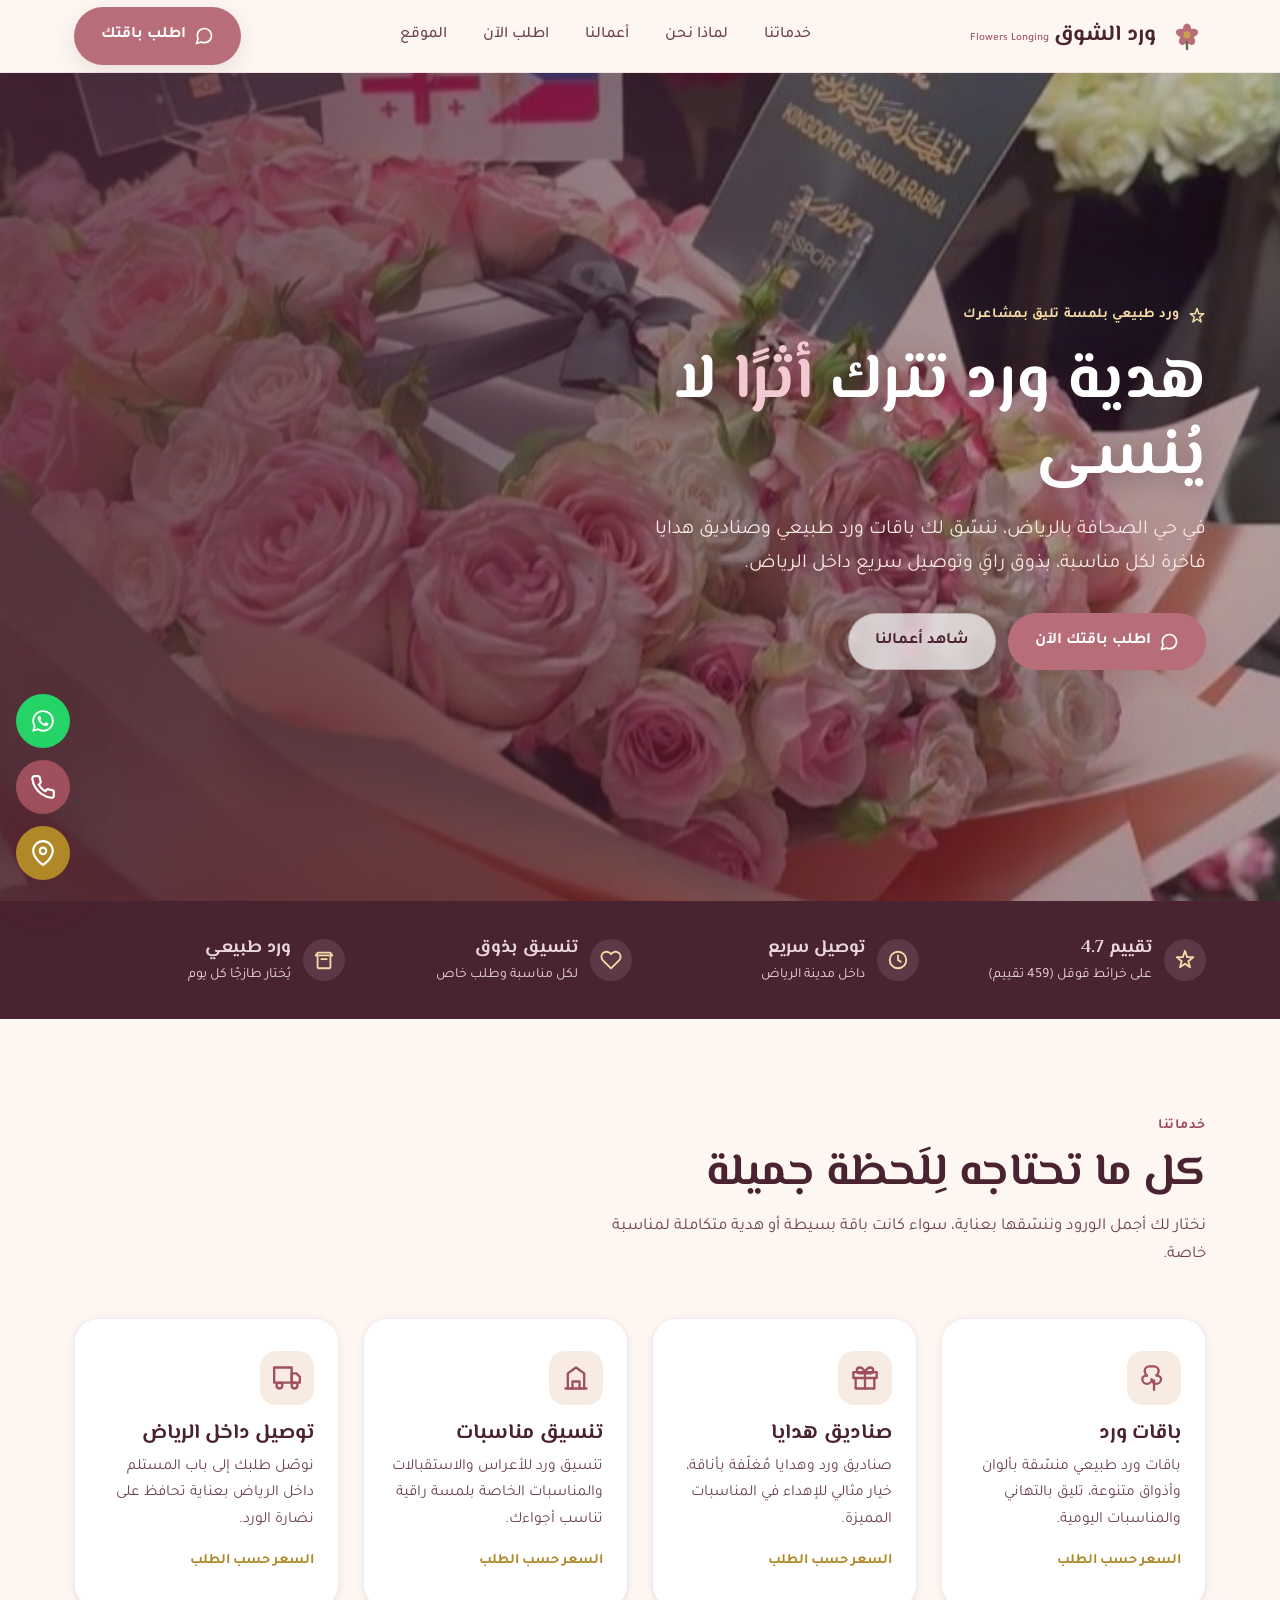
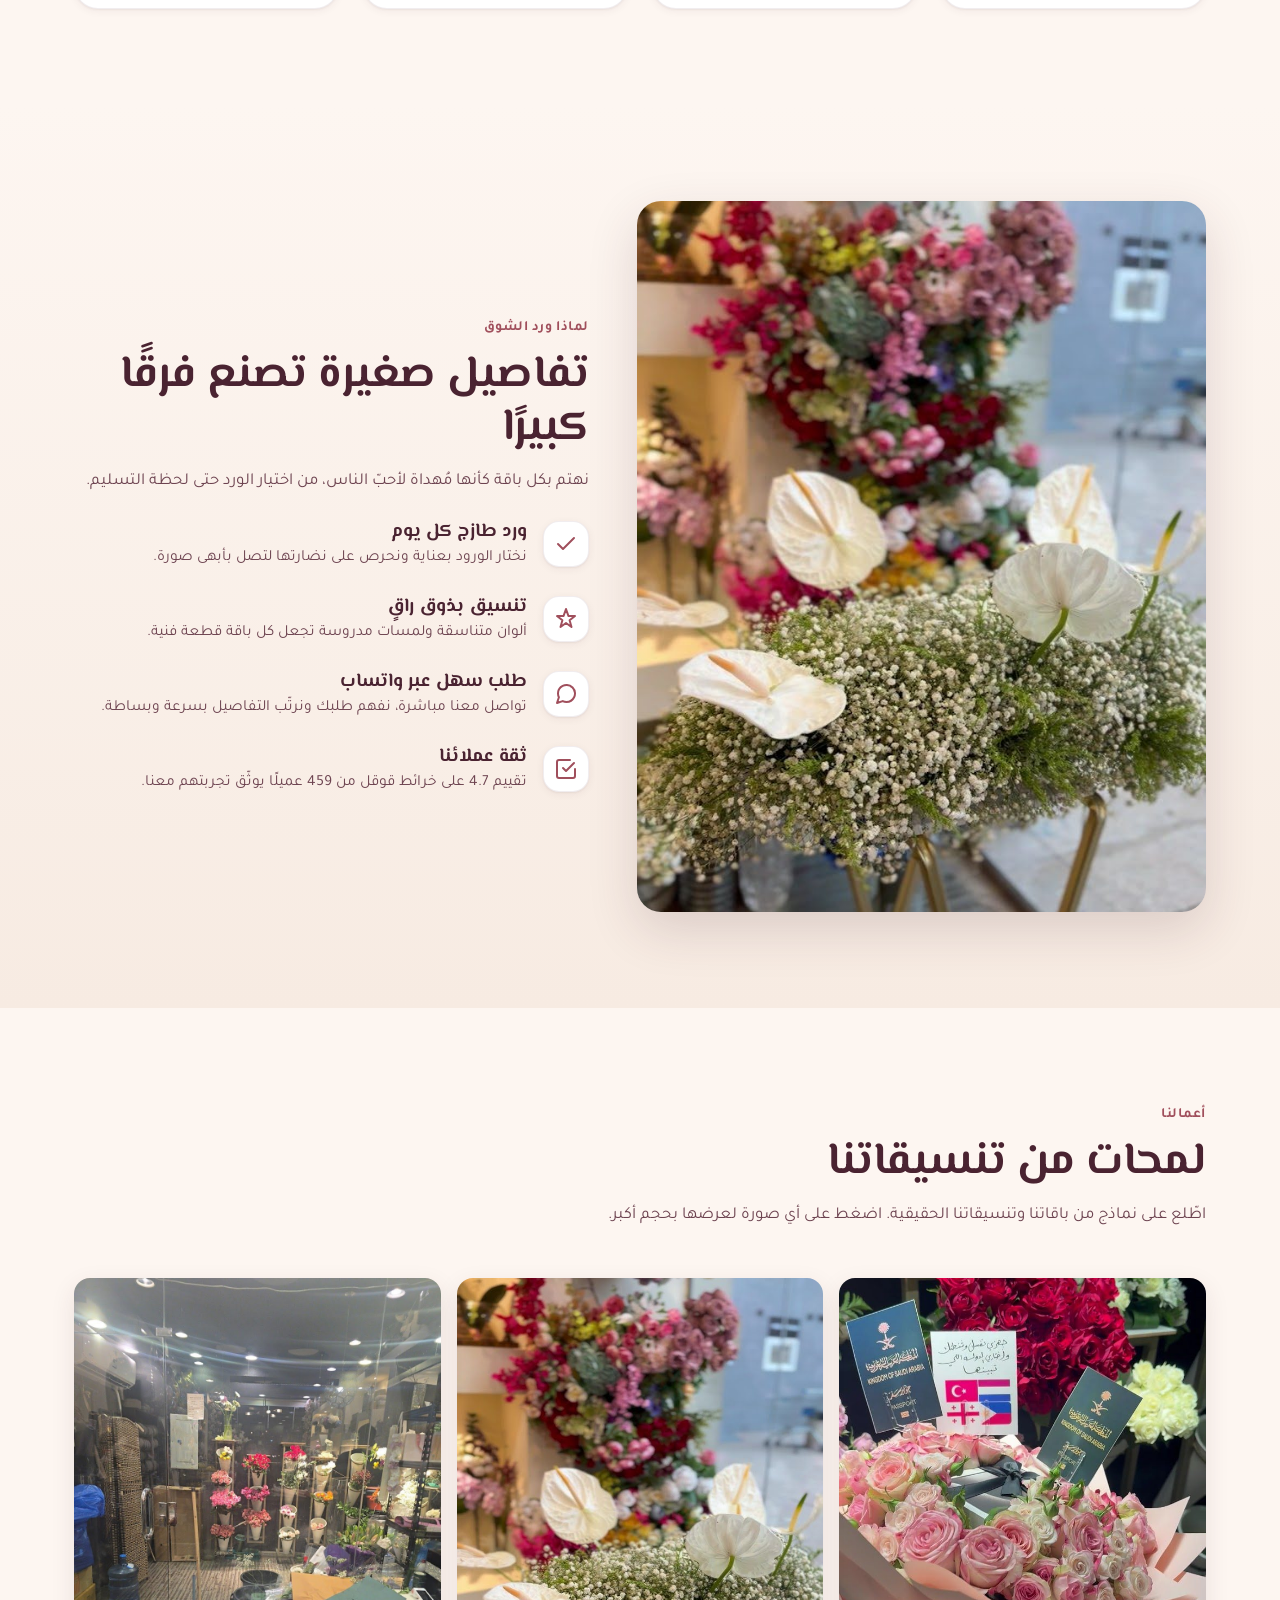
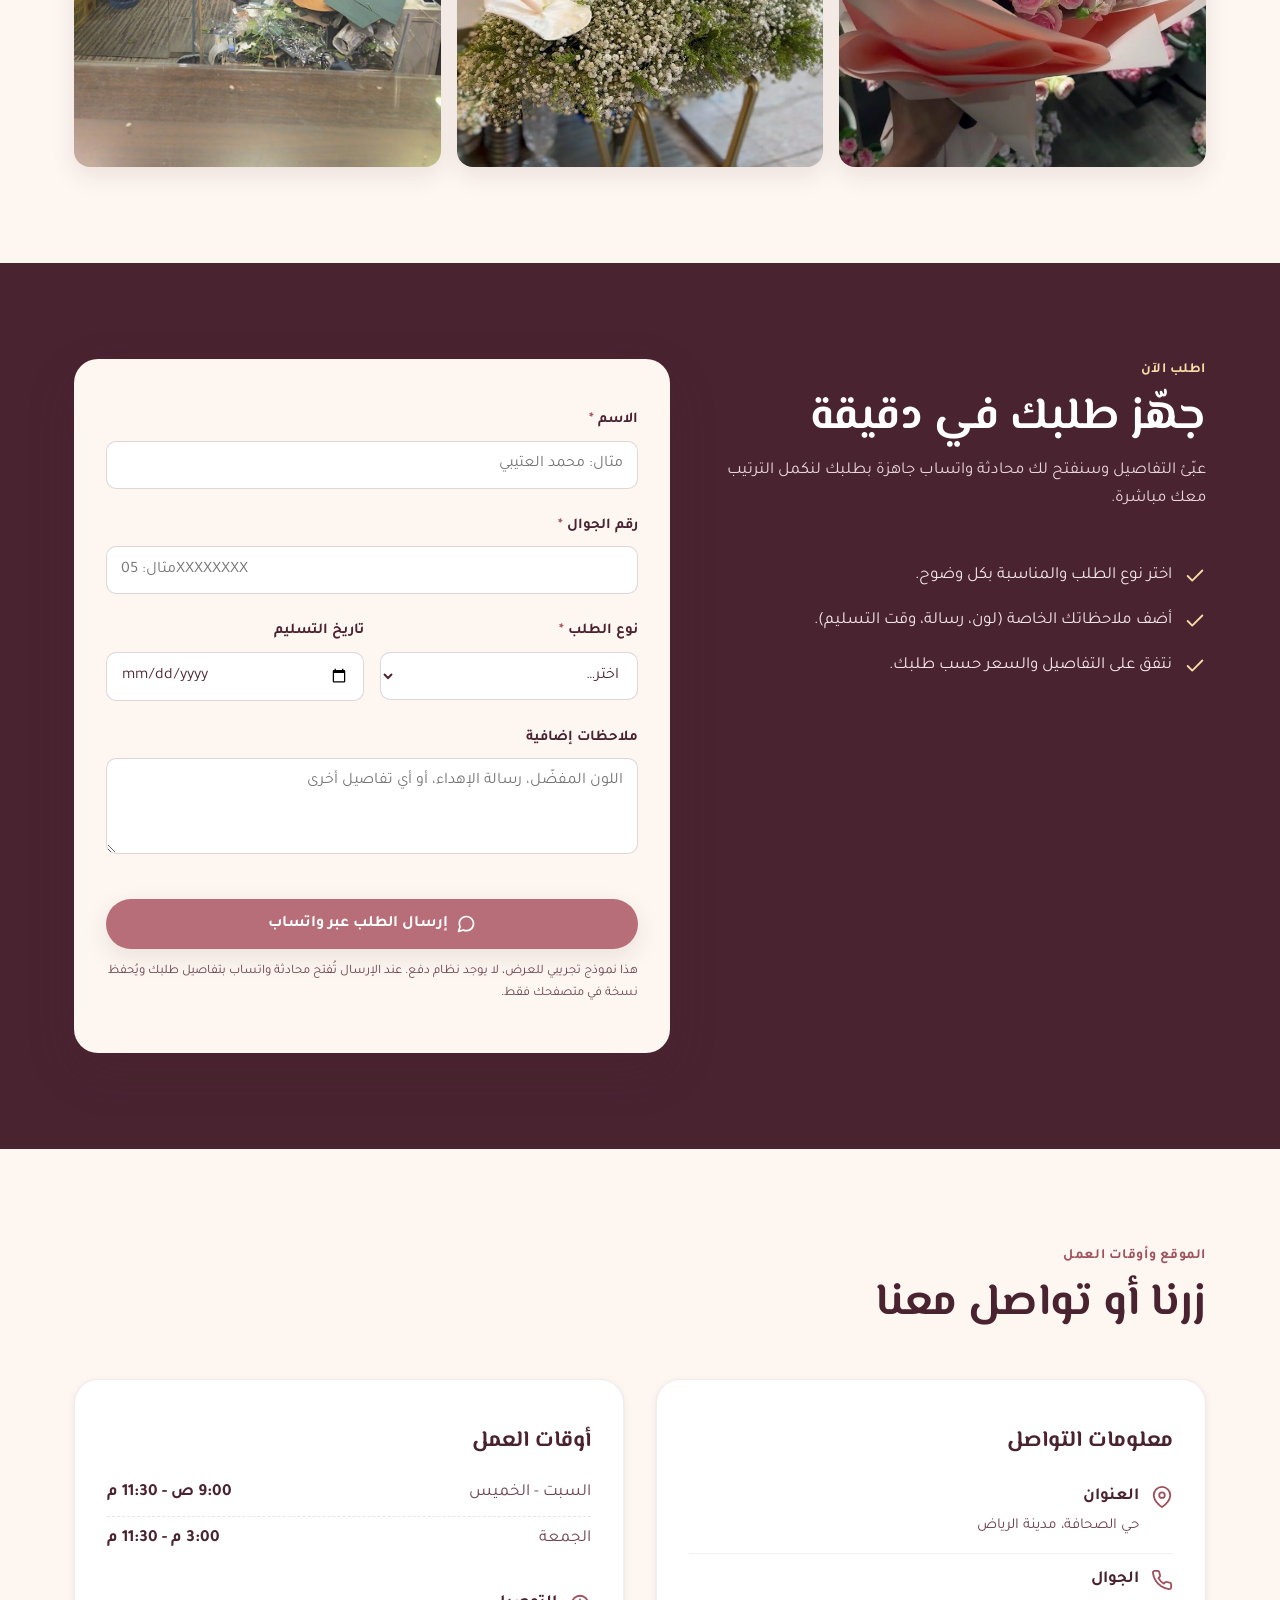
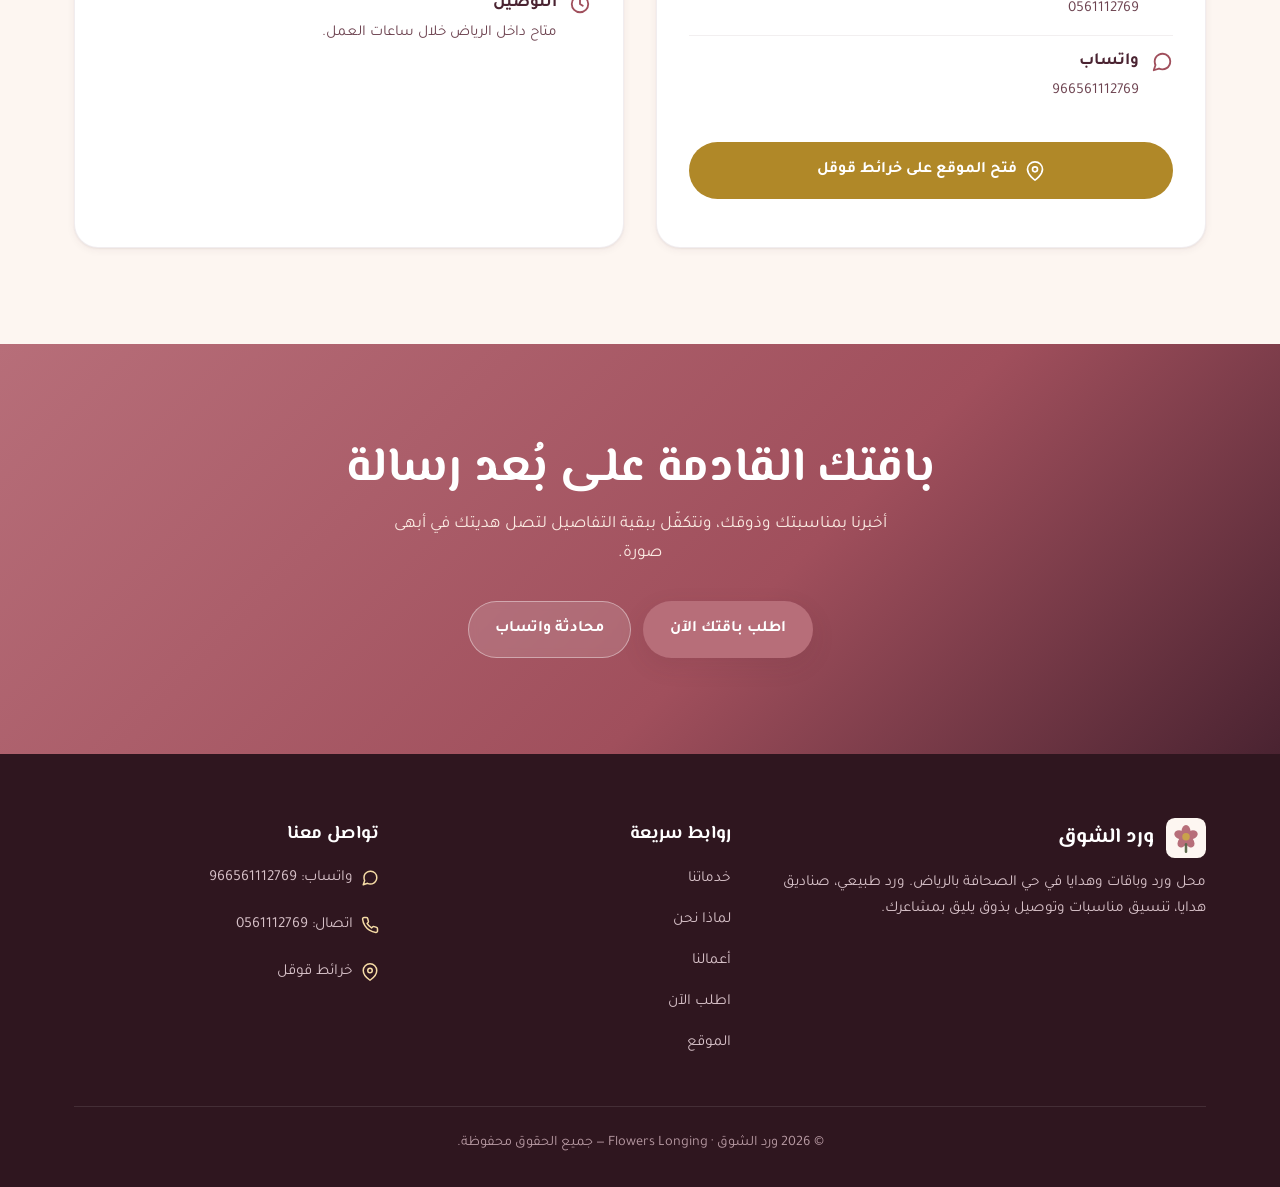
==== index.html @ 6875ff11 "ورد الشوق flowers longing — Arabic RTL florist (Riyadh, real photos, design-skills) Co-Authored-By: " ====
<!DOCTYPE html>
<html lang="ar" dir="rtl">
<head>
  <meta charset="UTF-8" />
  <meta name="viewport" content="width=device-width, initial-scale=1" />
  <title>ورد الشوق | باقات ورد وصناديق هدايا وتنسيق مناسبات بالرياض</title>
  <meta name="description" content="ورد الشوق محل ورد وباقات وهدايا في حي الصحافة بالرياض. باقات ورد طبيعي، صناديق هدايا، تنسيق مناسبات وخدمة توصيل. تقييم 4.7 على خرائط قوقل. اطلب الآن عبر واتساب." />
  <meta name="theme-color" content="#4a2331" />
  <link rel="icon" href="favicon.svg" type="image/svg+xml" />

  <!-- Open Graph -->
  <meta property="og:type" content="website" />
  <meta property="og:title" content="ورد الشوق | باقات ورد وهدايا بالرياض" />
  <meta property="og:description" content="باقات ورد طبيعي، صناديق هدايا، تنسيق مناسبات وتوصيل في حي الصحافة بالرياض. تقييم 4.7 على خرائط قوقل." />
  <meta property="og:locale" content="ar_SA" />
  <meta property="og:url" content="https://az212z.github.io/flowers-longing/" />
  <meta property="og:image" content="https://az212z.github.io/flowers-longing/assets/img/fl-13512.jpg" />
  <meta name="twitter:card" content="summary_large_image" />
  <meta name="twitter:title" content="ورد الشوق | باقات ورد وهدايا بالرياض" />
  <meta name="twitter:description" content="باقات ورد طبيعي، صناديق هدايا، وتنسيق مناسبات في حي الصحافة بالرياض." />
  <meta name="twitter:image" content="https://az212z.github.io/flowers-longing/assets/img/fl-13512.jpg" />

  <link rel="preconnect" href="https://fonts.googleapis.com" />
  <link rel="preconnect" href="https://fonts.gstatic.com" crossorigin />
  <link href="https://fonts.googleapis.com/css2?family=El+Messiri:wght@500;600;700&family=Tajawal:wght@400;500;700&display=swap" rel="stylesheet" />
  <link rel="stylesheet" href="assets/css/style.css" />

  <script type="application/ld+json">
  {
    "@context": "https://schema.org",
    "@type": "Florist",
    "name": "ورد الشوق",
    "alternateName": "Flowers Longing",
    "description": "محل ورد وباقات وهدايا في حي الصحافة بالرياض: باقات ورد طبيعي، صناديق هدايا، تنسيق مناسبات وخدمة توصيل.",
    "image": "https://az212z.github.io/flowers-longing/assets/img/fl-13512.jpg",
    "telephone": "+966561112769",
    "address": {
      "@type": "PostalAddress",
      "addressLocality": "الرياض",
      "addressRegion": "حي الصحافة",
      "addressCountry": "SA"
    },
    "url": "https://az212z.github.io/flowers-longing/",
    "hasMap": "https://www.google.com/maps/search/?api=1&query=flowers%20longing%20Riyadh",
    "priceRange": "$$",
    "aggregateRating": {
      "@type": "AggregateRating",
      "ratingValue": "4.7",
      "reviewCount": "459",
      "bestRating": "5"
    },
    "openingHoursSpecification": [
      {
        "@type": "OpeningHoursSpecification",
        "dayOfWeek": ["Saturday","Sunday","Monday","Tuesday","Wednesday","Thursday"],
        "opens": "09:00",
        "closes": "23:30"
      },
      {
        "@type": "OpeningHoursSpecification",
        "dayOfWeek": "Friday",
        "opens": "15:00",
        "closes": "23:30"
      }
    ]
  }
  </script>
</head>
<body>
  <a href="#main" class="skip-link">تخطَّ إلى المحتوى الرئيسي</a>

  <!-- Header -->
  <header class="site-header">
    <div class="container nav">
      <a href="#hero" class="brand" aria-label="ورد الشوق — الصفحة الرئيسية">
        <img src="favicon.svg" alt="" width="38" height="38" />
        <span>
          <span class="brand-name">ورد الشوق</span>
          <span class="brand-sub">Flowers Longing</span>
        </span>
      </a>

      <nav class="nav-links" aria-label="التنقل الرئيسي">
        <a href="#services">خدماتنا</a>
        <a href="#why">لماذا نحن</a>
        <a href="#gallery">أعمالنا</a>
        <a href="#order">اطلب الآن</a>
        <a href="#location">الموقع</a>
      </nav>

      <a href="#order" class="btn btn-primary nav-cta">
        <svg viewBox="0 0 24 24" fill="none" stroke="currentColor" stroke-width="2" stroke-linecap="round" stroke-linejoin="round" aria-hidden="true"><path d="M21 11.5a8.38 8.38 0 0 1-.9 3.8 8.5 8.5 0 0 1-7.6 4.7 8.38 8.38 0 0 1-3.8-.9L3 21l1.9-5.7a8.38 8.38 0 0 1-.9-3.8 8.5 8.5 0 0 1 4.7-7.6 8.38 8.38 0 0 1 3.8-.9h.5a8.48 8.48 0 0 1 8 8v.5z"/></svg>
        اطلب باقتك
      </a>

      <button class="burger" id="burger" aria-label="فتح القائمة" aria-expanded="false" aria-controls="mobileMenu">
        <span></span><span></span><span></span>
      </button>
    </div>
  </header>

  <!-- Full-screen mobile menu -->
  <div class="mobile-menu" id="mobileMenu" role="dialog" aria-modal="true" aria-label="قائمة التنقل">
    <div class="mm-top">
      <span class="brand-name">ورد الشوق</span>
      <button class="mm-close" id="mmClose" aria-label="إغلاق القائمة">
        <svg viewBox="0 0 24 24" fill="none" stroke="currentColor" stroke-width="2" stroke-linecap="round" stroke-linejoin="round" aria-hidden="true"><line x1="18" y1="6" x2="6" y2="18"/><line x1="6" y1="6" x2="18" y2="18"/></svg>
      </button>
    </div>
    <nav aria-label="قائمة الجوال">
      <a href="#services" data-mm>خدماتنا</a>
      <a href="#why" data-mm>لماذا نحن</a>
      <a href="#gallery" data-mm>أعمالنا</a>
      <a href="#order" data-mm>اطلب الآن</a>
      <a href="#location" data-mm>الموقع وأوقات العمل</a>
    </nav>
    <div class="mm-foot">
      <a href="https://wa.me/966561112769" class="btn btn-primary" data-mm>تواصل عبر واتساب</a>
      <a href="tel:0561112769" class="btn btn-ghost" data-mm>اتصال مباشر</a>
    </div>
  </div>

  <main id="main">
    <!-- Hero -->
    <section class="hero" id="hero">
      <div class="hero-media">
        <img src="assets/img/fl-13512.jpg" alt="باقة ورد وردي أنيق مع صندوق هدايا من ورد الشوق" width="1200" height="1600" fetchpriority="high" />
      </div>
      <div class="hero-scrim"></div>
      <div class="petals" id="petals" aria-hidden="true"></div>
      <div class="container">
        <div class="hero-inner">
          <span class="eyebrow">
            <svg viewBox="0 0 24 24" fill="none" stroke="currentColor" stroke-width="2" stroke-linecap="round" stroke-linejoin="round" aria-hidden="true"><path d="M12 2l2.4 6.9L21 9l-5.4 4.3L17.5 20 12 16l-5.5 4 1.9-6.7L3 9l6.6-.1z"/></svg>
            ورد طبيعي بلمسة تليق بمشاعرك
          </span>
          <h1>هدية ورد تترك <span class="accent">أثرًا</span> لا يُنسى</h1>
          <p class="lead">في حي الصحافة بالرياض، ننسّق لك باقات ورد طبيعي وصناديق هدايا فاخرة لكل مناسبة، بذوق راقٍ وتوصيل سريع داخل الرياض.</p>
          <div class="hero-cta">
            <a href="#order" class="btn btn-primary">
              <svg viewBox="0 0 24 24" fill="none" stroke="currentColor" stroke-width="2" stroke-linecap="round" stroke-linejoin="round" aria-hidden="true"><path d="M21 11.5a8.38 8.38 0 0 1-.9 3.8 8.5 8.5 0 0 1-7.6 4.7 8.38 8.38 0 0 1-3.8-.9L3 21l1.9-5.7a8.38 8.38 0 0 1-.9-3.8 8.5 8.5 0 0 1 4.7-7.6 8.38 8.38 0 0 1 3.8-.9h.5a8.48 8.48 0 0 1 8 8v.5z"/></svg>
              اطلب باقتك الآن
            </a>
            <a href="#gallery" class="btn btn-ghost">شاهد أعمالنا</a>
          </div>
        </div>
      </div>
    </section>

    <!-- Trust bar -->
    <section class="trust" aria-label="مؤشرات الثقة">
      <div class="container">
        <div class="trust-grid">
          <div class="chip">
            <span class="ic"><svg viewBox="0 0 24 24" fill="none" stroke="currentColor" stroke-width="2" stroke-linecap="round" stroke-linejoin="round" aria-hidden="true"><path d="M12 2l2.4 6.9L21 9l-5.4 4.3L17.5 20 12 16l-5.5 4 1.9-6.7L3 9l6.6-.1z"/></svg></span>
            <span><b>تقييم 4.7</b><span>على خرائط قوقل (459 تقييم)</span></span>
          </div>
          <div class="chip">
            <span class="ic"><svg viewBox="0 0 24 24" fill="none" stroke="currentColor" stroke-width="2" stroke-linecap="round" stroke-linejoin="round" aria-hidden="true"><circle cx="12" cy="12" r="9"/><path d="M12 7v5l3 2"/></svg></span>
            <span><b>توصيل سريع</b><span>داخل مدينة الرياض</span></span>
          </div>
          <div class="chip">
            <span class="ic"><svg viewBox="0 0 24 24" fill="none" stroke="currentColor" stroke-width="2" stroke-linecap="round" stroke-linejoin="round" aria-hidden="true"><path d="M20.84 4.61a5.5 5.5 0 0 0-7.78 0L12 5.67l-1.06-1.06a5.5 5.5 0 0 0-7.78 7.78L12 21.23l8.84-8.84a5.5 5.5 0 0 0 0-7.78z"/></svg></span>
            <span><b>تنسيق بذوق</b><span>لكل مناسبة وطلب خاص</span></span>
          </div>
          <div class="chip">
            <span class="ic"><svg viewBox="0 0 24 24" fill="none" stroke="currentColor" stroke-width="2" stroke-linecap="round" stroke-linejoin="round" aria-hidden="true"><path d="M3 7h18M3 7l2-3h14l2 3M5 7v13a1 1 0 0 0 1 1h12a1 1 0 0 0 1-1V7M9 11h6"/></svg></span>
            <span><b>ورد طبيعي</b><span>يُختار طازجًا كل يوم</span></span>
          </div>
        </div>
      </div>
    </section>

    <!-- Services -->
    <section class="section" id="services">
      <div class="container">
        <div class="section-head reveal">
          <span class="section-tag">خدماتنا</span>
          <h2>كل ما تحتاجه لِلَحظة جميلة</h2>
          <p>نختار لك أجمل الورود وننسّقها بعناية، سواء كانت باقة بسيطة أو هدية متكاملة لمناسبة خاصة.</p>
        </div>
        <div class="cards">
          <article class="card bloom">
            <span class="ic"><svg viewBox="0 0 24 24" fill="none" stroke="currentColor" stroke-width="2" stroke-linecap="round" stroke-linejoin="round" aria-hidden="true"><path d="M12 2a4 4 0 0 1 4 4c0 1.5-1 3-2 4 2 0 4 1 4 3a4 4 0 0 1-8 0 4 4 0 0 1-8 0c0-2 2-3 4-3-1-1-2-2.5-2-4a4 4 0 0 1 4-4z"/><path d="M12 14v8"/></svg></span>
            <h3>باقات ورد</h3>
            <p>باقات ورد طبيعي منسّقة بألوان وأذواق متنوعة، تليق بالتهاني والمناسبات اليومية.</p>
            <span class="price-note">السعر حسب الطلب</span>
          </article>
          <article class="card bloom">
            <span class="ic"><svg viewBox="0 0 24 24" fill="none" stroke="currentColor" stroke-width="2" stroke-linecap="round" stroke-linejoin="round" aria-hidden="true"><path d="M20 12v9H4v-9"/><path d="M2 7h20v5H2z"/><path d="M12 21V7"/><path d="M12 7C12 7 10 3 7.5 3A2.5 2.5 0 0 0 7.5 8H12M12 7c0 0 2-4 4.5-4a2.5 2.5 0 0 1 0 5H12"/></svg></span>
            <h3>صناديق هدايا</h3>
            <p>صناديق ورد وهدايا مُغلّفة بأناقة، خيار مثالي للإهداء في المناسبات المميزة.</p>
            <span class="price-note">السعر حسب الطلب</span>
          </article>
          <article class="card bloom">
            <span class="ic"><svg viewBox="0 0 24 24" fill="none" stroke="currentColor" stroke-width="2" stroke-linecap="round" stroke-linejoin="round" aria-hidden="true"><path d="M3 21h18"/><path d="M5 21V8l7-5 7 5v13"/><path d="M9 21v-6h6v6"/></svg></span>
            <h3>تنسيق مناسبات</h3>
            <p>تنسيق ورد للأعراس والاستقبالات والمناسبات الخاصة بلمسة راقية تناسب أجواءك.</p>
            <span class="price-note">السعر حسب الطلب</span>
          </article>
          <article class="card bloom">
            <span class="ic"><svg viewBox="0 0 24 24" fill="none" stroke="currentColor" stroke-width="2" stroke-linecap="round" stroke-linejoin="round" aria-hidden="true"><path d="M1 3h15v13H1z"/><path d="M16 8h4l3 3v5h-7V8z"/><circle cx="5.5" cy="18.5" r="2.5"/><circle cx="18.5" cy="18.5" r="2.5"/></svg></span>
            <h3>توصيل داخل الرياض</h3>
            <p>نوصّل طلبك إلى باب المستلم داخل الرياض بعناية تحافظ على نضارة الورد.</p>
            <span class="price-note">السعر حسب الطلب</span>
          </article>
        </div>
      </div>
    </section>

    <!-- Why us -->
    <section class="section why" id="why">
      <div class="container">
        <div class="why-grid">
          <div class="why-media reveal">
            <img src="assets/img/fl-14696.jpg" alt="تنسيق ورد طبيعي أبيض مع جدار زهور ملوّن داخل محل ورد الشوق" width="900" height="1125" loading="lazy" decoding="async" />
          </div>
          <div>
            <div class="section-head reveal" style="margin-bottom:24px">
              <span class="section-tag">لماذا ورد الشوق</span>
              <h2>تفاصيل صغيرة تصنع فرقًا كبيرًا</h2>
              <p>نهتم بكل باقة كأنها مُهداة لأحبّ الناس، من اختيار الورد حتى لحظة التسليم.</p>
            </div>
            <div class="why-list">
              <div class="why-item reveal">
                <span class="ic"><svg viewBox="0 0 24 24" fill="none" stroke="currentColor" stroke-width="2" stroke-linecap="round" stroke-linejoin="round" aria-hidden="true"><path d="M20 6 9 17l-5-5"/></svg></span>
                <div><h3>ورد طازج كل يوم</h3><p>نختار الورود بعناية ونحرص على نضارتها لتصل بأبهى صورة.</p></div>
              </div>
              <div class="why-item reveal">
                <span class="ic"><svg viewBox="0 0 24 24" fill="none" stroke="currentColor" stroke-width="2" stroke-linecap="round" stroke-linejoin="round" aria-hidden="true"><path d="M12 2l2.4 6.9L21 9l-5.4 4.3L17.5 20 12 16l-5.5 4 1.9-6.7L3 9l6.6-.1z"/></svg></span>
                <div><h3>تنسيق بذوق راقٍ</h3><p>ألوان متناسقة ولمسات مدروسة تجعل كل باقة قطعة فنية.</p></div>
              </div>
              <div class="why-item reveal">
                <span class="ic"><svg viewBox="0 0 24 24" fill="none" stroke="currentColor" stroke-width="2" stroke-linecap="round" stroke-linejoin="round" aria-hidden="true"><path d="M21 11.5a8.38 8.38 0 0 1-.9 3.8 8.5 8.5 0 0 1-7.6 4.7 8.38 8.38 0 0 1-3.8-.9L3 21l1.9-5.7a8.38 8.38 0 0 1-.9-3.8 8.5 8.5 0 0 1 4.7-7.6 8.38 8.38 0 0 1 3.8-.9h.5a8.48 8.48 0 0 1 8 8v.5z"/></svg></span>
                <div><h3>طلب سهل عبر واتساب</h3><p>تواصل معنا مباشرة، نفهم طلبك ونرتّب التفاصيل بسرعة وبساطة.</p></div>
              </div>
              <div class="why-item reveal">
                <span class="ic"><svg viewBox="0 0 24 24" fill="none" stroke="currentColor" stroke-width="2" stroke-linecap="round" stroke-linejoin="round" aria-hidden="true"><path d="M9 11l3 3 8-8"/><path d="M21 12v7a2 2 0 0 1-2 2H5a2 2 0 0 1-2-2V5a2 2 0 0 1 2-2h11"/></svg></span>
                <div><h3>ثقة عملائنا</h3><p>تقييم 4.7 على خرائط قوقل من 459 عميلًا يوثّق تجربتهم معنا.</p></div>
              </div>
            </div>
          </div>
        </div>
      </div>
    </section>

    <!-- Gallery -->
    <section class="section" id="gallery">
      <div class="container">
        <div class="section-head reveal">
          <span class="section-tag">أعمالنا</span>
          <h2>لمحات من تنسيقاتنا</h2>
          <p>اطّلع على نماذج من باقاتنا وتنسيقاتنا الحقيقية. اضغط على أي صورة لعرضها بحجم أكبر.</p>
        </div>
        <div class="gallery-grid">
          <figure class="bloom" tabindex="0" role="button" aria-label="عرض صورة باقة ورد وردي مع صندوق هدية">
            <img src="assets/img/fl-13512.jpg" alt="باقة ورد وردي ناعم مع صندوق هدية مزيّن" width="600" height="800" loading="lazy" decoding="async" />
            <figcaption>باقة وردي مع صندوق هدية</figcaption>
          </figure>
          <figure class="bloom" tabindex="0" role="button" aria-label="عرض صورة تنسيق ورد أبيض مع جدار زهور">
            <img src="assets/img/fl-14696.jpg" alt="تنسيق ورد أبيض أنيق أمام جدار زهور ملوّن" width="600" height="800" loading="lazy" decoding="async" />
            <figcaption>تنسيق أبيض راقٍ</figcaption>
          </figure>
          <figure class="bloom" tabindex="0" role="button" aria-label="عرض صورة عرض الورود داخل المحل">
            <img src="assets/img/fl-24147.jpg" alt="عرض متنوّع من الورود الطبيعية داخل محل ورد الشوق" width="600" height="800" loading="lazy" decoding="async" />
            <figcaption>تشكيلتنا اليومية</figcaption>
          </figure>
        </div>
      </div>
    </section>

    <!-- Order form -->
    <section class="section order" id="order">
      <div class="container">
        <div class="order-grid">
          <div class="order-aside">
            <div class="section-head">
              <span class="section-tag">اطلب الآن</span>
              <h2>جهّز طلبك في دقيقة</h2>
              <p>عبّئ التفاصيل وسنفتح لك محادثة واتساب جاهزة بطلبك لنكمل الترتيب معك مباشرة.</p>
            </div>
            <ul>
              <li><svg viewBox="0 0 24 24" fill="none" stroke="currentColor" stroke-width="2" stroke-linecap="round" stroke-linejoin="round" aria-hidden="true"><path d="M20 6 9 17l-5-5"/></svg> اختر نوع الطلب والمناسبة بكل وضوح.</li>
              <li><svg viewBox="0 0 24 24" fill="none" stroke="currentColor" stroke-width="2" stroke-linecap="round" stroke-linejoin="round" aria-hidden="true"><path d="M20 6 9 17l-5-5"/></svg> أضف ملاحظاتك الخاصة (لون، رسالة، وقت التسليم).</li>
              <li><svg viewBox="0 0 24 24" fill="none" stroke="currentColor" stroke-width="2" stroke-linecap="round" stroke-linejoin="round" aria-hidden="true"><path d="M20 6 9 17l-5-5"/></svg> نتفق على التفاصيل والسعر حسب طلبك.</li>
            </ul>
          </div>

          <form class="form-card" id="orderForm" novalidate>
            <div class="field">
              <label for="name">الاسم <span class="req">*</span></label>
              <input type="text" id="name" name="name" autocomplete="name" placeholder="مثال: محمد العتيبي" required />
              <span class="err" id="err-name">من فضلك اكتب الاسم.</span>
            </div>
            <div class="field">
              <label for="phone">رقم الجوال <span class="req">*</span></label>
              <input type="tel" id="phone" name="phone" inputmode="tel" autocomplete="tel" placeholder="مثال: 05XXXXXXXX" required />
              <span class="err" id="err-phone">اكتب رقم جوال صحيح (10 أرقام).</span>
            </div>
            <div class="form-row">
              <div class="field">
                <label for="type">نوع الطلب <span class="req">*</span></label>
                <select id="type" name="type" required>
                  <option value="">اختر…</option>
                  <option>باقة ورد</option>
                  <option>صندوق هدية</option>
                  <option>تنسيق مناسبة</option>
                  <option>طلب آخر</option>
                </select>
                <span class="err" id="err-type">اختر نوع الطلب.</span>
              </div>
              <div class="field">
                <label for="date">تاريخ التسليم</label>
                <input type="date" id="date" name="date" />
              </div>
            </div>
            <div class="field">
              <label for="notes">ملاحظات إضافية</label>
              <textarea id="notes" name="notes" placeholder="اللون المفضّل، رسالة الإهداء، أو أي تفاصيل أخرى"></textarea>
            </div>
            <button type="submit" class="btn btn-primary">
              <svg viewBox="0 0 24 24" fill="none" stroke="currentColor" stroke-width="2" stroke-linecap="round" stroke-linejoin="round" aria-hidden="true"><path d="M21 11.5a8.38 8.38 0 0 1-.9 3.8 8.5 8.5 0 0 1-7.6 4.7 8.38 8.38 0 0 1-3.8-.9L3 21l1.9-5.7a8.38 8.38 0 0 1-.9-3.8 8.5 8.5 0 0 1 4.7-7.6 8.38 8.38 0 0 1 3.8-.9h.5a8.48 8.48 0 0 1 8 8v.5z"/></svg>
              إرسال الطلب عبر واتساب
            </button>
            <p class="form-note">هذا نموذج تجريبي للعرض، لا يوجد نظام دفع. عند الإرسال تُفتح محادثة واتساب بتفاصيل طلبك ويُحفظ نسخة في متصفحك فقط.</p>
          </form>
        </div>
      </div>
    </section>

    <!-- Location -->
    <section class="section" id="location">
      <div class="container">
        <div class="section-head reveal">
          <span class="section-tag">الموقع وأوقات العمل</span>
          <h2>زرنا أو تواصل معنا</h2>
        </div>
        <div class="loc-grid">
          <div class="loc-card reveal">
            <h3>معلومات التواصل</h3>
            <div class="loc-row">
              <svg viewBox="0 0 24 24" fill="none" stroke="currentColor" stroke-width="2" stroke-linecap="round" stroke-linejoin="round" aria-hidden="true"><path d="M21 10c0 7-9 13-9 13s-9-6-9-13a9 9 0 0 1 18 0z"/><circle cx="12" cy="10" r="3"/></svg>
              <div><b>العنوان</b><span>حي الصحافة، مدينة الرياض</span></div>
            </div>
            <div class="loc-row">
              <svg viewBox="0 0 24 24" fill="none" stroke="currentColor" stroke-width="2" stroke-linecap="round" stroke-linejoin="round" aria-hidden="true"><path d="M22 16.92v3a2 2 0 0 1-2.18 2 19.79 19.79 0 0 1-8.63-3.07 19.5 19.5 0 0 1-6-6 19.79 19.79 0 0 1-3.07-8.67A2 2 0 0 1 4.11 2h3a2 2 0 0 1 2 1.72c.13.96.36 1.9.7 2.81a2 2 0 0 1-.45 2.11L8.09 9.91a16 16 0 0 0 6 6l1.27-1.27a2 2 0 0 1 2.11-.45c.91.34 1.85.57 2.81.7A2 2 0 0 1 22 16.92z"/></svg>
              <div><b>الجوال</b><span><a href="tel:0561112769">0561112769</a></span></div>
            </div>
            <div class="loc-row">
              <svg viewBox="0 0 24 24" fill="none" stroke="currentColor" stroke-width="2" stroke-linecap="round" stroke-linejoin="round" aria-hidden="true"><path d="M21 11.5a8.38 8.38 0 0 1-.9 3.8 8.5 8.5 0 0 1-7.6 4.7 8.38 8.38 0 0 1-3.8-.9L3 21l1.9-5.7a8.38 8.38 0 0 1-.9-3.8 8.5 8.5 0 0 1 4.7-7.6 8.38 8.38 0 0 1 3.8-.9h.5a8.48 8.48 0 0 1 8 8v.5z"/></svg>
              <div><b>واتساب</b><span><a href="https://wa.me/966561112769">966561112769</a></span></div>
            </div>
            <a href="https://www.google.com/maps/search/?api=1&query=flowers%20longing%20Riyadh" target="_blank" rel="noopener" class="btn btn-gold">
              <svg viewBox="0 0 24 24" fill="none" stroke="currentColor" stroke-width="2" stroke-linecap="round" stroke-linejoin="round" aria-hidden="true"><path d="M21 10c0 7-9 13-9 13s-9-6-9-13a9 9 0 0 1 18 0z"/><circle cx="12" cy="10" r="3"/></svg>
              فتح الموقع على خرائط قوقل
            </a>
          </div>
          <div class="loc-card reveal">
            <h3>أوقات العمل</h3>
            <ul class="hours">
              <li><span>السبت - الخميس</span><b>9:00 ص - 11:30 م</b></li>
              <li><span>الجمعة</span><b>3:00 م - 11:30 م</b></li>
            </ul>
            <div class="loc-row" style="margin-top:16px">
              <svg viewBox="0 0 24 24" fill="none" stroke="currentColor" stroke-width="2" stroke-linecap="round" stroke-linejoin="round" aria-hidden="true"><circle cx="12" cy="12" r="9"/><path d="M12 7v5l3 2"/></svg>
              <div><b>التوصيل</b><span>متاح داخل الرياض خلال ساعات العمل.</span></div>
            </div>
          </div>
        </div>
      </div>
    </section>

    <!-- Final CTA -->
    <section class="section final">
      <div class="container">
        <h2>باقتك القادمة على بُعد رسالة</h2>
        <p>أخبرنا بمناسبتك وذوقك، ونتكفّل ببقية التفاصيل لتصل هديتك في أبهى صورة.</p>
        <div class="hero-cta">
          <a href="#order" class="btn btn-primary">اطلب باقتك الآن</a>
          <a href="https://wa.me/966561112769" class="btn btn-ghost">محادثة واتساب</a>
        </div>
      </div>
    </section>
  </main>

  <!-- Footer -->
  <footer class="site-footer">
    <div class="container">
      <div class="footer-grid">
        <div>
          <div class="foot-brand">
            <img src="favicon.svg" alt="" width="40" height="40" />
            <b>ورد الشوق</b>
          </div>
          <p>محل ورد وباقات وهدايا في حي الصحافة بالرياض. ورد طبيعي، صناديق هدايا، تنسيق مناسبات وتوصيل بذوق يليق بمشاعرك.</p>
        </div>
        <div>
          <h4>روابط سريعة</h4>
          <ul>
            <li><a href="#services">خدماتنا</a></li>
            <li><a href="#why">لماذا نحن</a></li>
            <li><a href="#gallery">أعمالنا</a></li>
            <li><a href="#order">اطلب الآن</a></li>
            <li><a href="#location">الموقع</a></li>
          </ul>
        </div>
        <div>
          <h4>تواصل معنا</h4>
          <ul>
            <li><a class="foot-link" href="https://wa.me/966561112769"><svg viewBox="0 0 24 24" fill="none" stroke="currentColor" stroke-width="2" stroke-linecap="round" stroke-linejoin="round" aria-hidden="true"><path d="M21 11.5a8.38 8.38 0 0 1-.9 3.8 8.5 8.5 0 0 1-7.6 4.7 8.38 8.38 0 0 1-3.8-.9L3 21l1.9-5.7a8.38 8.38 0 0 1-.9-3.8 8.5 8.5 0 0 1 4.7-7.6 8.38 8.38 0 0 1 3.8-.9h.5a8.48 8.48 0 0 1 8 8v.5z"/></svg> واتساب: 966561112769</a></li>
            <li><a class="foot-link" href="tel:0561112769"><svg viewBox="0 0 24 24" fill="none" stroke="currentColor" stroke-width="2" stroke-linecap="round" stroke-linejoin="round" aria-hidden="true"><path d="M22 16.92v3a2 2 0 0 1-2.18 2 19.79 19.79 0 0 1-8.63-3.07 19.5 19.5 0 0 1-6-6 19.79 19.79 0 0 1-3.07-8.67A2 2 0 0 1 4.11 2h3a2 2 0 0 1 2 1.72c.13.96.36 1.9.7 2.81a2 2 0 0 1-.45 2.11L8.09 9.91a16 16 0 0 0 6 6l1.27-1.27a2 2 0 0 1 2.11-.45c.91.34 1.85.57 2.81.7A2 2 0 0 1 22 16.92z"/></svg> اتصال: 0561112769</a></li>
            <li><a class="foot-link" href="https://www.google.com/maps/search/?api=1&query=flowers%20longing%20Riyadh" target="_blank" rel="noopener"><svg viewBox="0 0 24 24" fill="none" stroke="currentColor" stroke-width="2" stroke-linecap="round" stroke-linejoin="round" aria-hidden="true"><path d="M21 10c0 7-9 13-9 13s-9-6-9-13a9 9 0 0 1 18 0z"/><circle cx="12" cy="10" r="3"/></svg> خرائط قوقل</a></li>
          </ul>
        </div>
      </div>
      <div class="copyright">© 2026 ورد الشوق · Flowers Longing — جميع الحقوق محفوظة.</div>
    </div>
  </footer>

  <!-- Floating FABs -->
  <div class="fabs">
    <a href="https://wa.me/966561112769" class="fab fab-wa" aria-label="تواصل عبر واتساب" target="_blank" rel="noopener">
      <svg viewBox="0 0 24 24" fill="currentColor" aria-hidden="true"><path d="M12.04 2C6.58 2 2.13 6.45 2.13 11.91c0 1.75.46 3.45 1.32 4.95L2 22l5.25-1.38a9.9 9.9 0 0 0 4.79 1.22h.01c5.46 0 9.91-4.45 9.91-9.91 0-2.65-1.03-5.14-2.9-7.01A9.82 9.82 0 0 0 12.04 2zm0 18.13h-.01a8.2 8.2 0 0 1-4.18-1.15l-.3-.18-3.11.82.83-3.04-.2-.31a8.2 8.2 0 0 1-1.26-4.38c0-4.54 3.7-8.23 8.24-8.23 2.2 0 4.27.86 5.82 2.42a8.18 8.18 0 0 1 2.41 5.82c0 4.54-3.7 8.23-8.24 8.23zm4.52-6.16c-.25-.12-1.47-.72-1.69-.81-.23-.08-.39-.12-.56.13-.16.25-.64.81-.79.97-.14.17-.29.19-.54.06-.25-.12-1.05-.39-1.99-1.23-.74-.66-1.23-1.47-1.38-1.72-.14-.25-.02-.38.11-.51.11-.11.25-.29.37-.43.13-.14.17-.25.25-.41.08-.17.04-.31-.02-.43-.06-.12-.56-1.34-.76-1.84-.2-.48-.41-.42-.56-.42l-.48-.01c-.17 0-.43.06-.66.31-.23.25-.86.85-.86 2.07 0 1.22.89 2.4 1.01 2.56.12.17 1.75 2.67 4.23 3.74.59.26 1.05.41 1.41.52.59.19 1.13.16 1.56.1.48-.07 1.47-.6 1.68-1.18.21-.58.21-1.07.14-1.18-.06-.11-.22-.17-.47-.29z"/></svg>
    </a>
    <a href="tel:0561112769" class="fab fab-call" aria-label="اتصال هاتفي">
      <svg viewBox="0 0 24 24" fill="none" stroke="currentColor" stroke-width="2" stroke-linecap="round" stroke-linejoin="round" aria-hidden="true"><path d="M22 16.92v3a2 2 0 0 1-2.18 2 19.79 19.79 0 0 1-8.63-3.07 19.5 19.5 0 0 1-6-6 19.79 19.79 0 0 1-3.07-8.67A2 2 0 0 1 4.11 2h3a2 2 0 0 1 2 1.72c.13.96.36 1.9.7 2.81a2 2 0 0 1-.45 2.11L8.09 9.91a16 16 0 0 0 6 6l1.27-1.27a2 2 0 0 1 2.11-.45c.91.34 1.85.57 2.81.7A2 2 0 0 1 22 16.92z"/></svg>
    </a>
    <a href="https://www.google.com/maps/search/?api=1&query=flowers%20longing%20Riyadh" class="fab fab-map" aria-label="الموقع على خرائط قوقل" target="_blank" rel="noopener">
      <svg viewBox="0 0 24 24" fill="none" stroke="currentColor" stroke-width="2" stroke-linecap="round" stroke-linejoin="round" aria-hidden="true"><path d="M21 10c0 7-9 13-9 13s-9-6-9-13a9 9 0 0 1 18 0z"/><circle cx="12" cy="10" r="3"/></svg>
    </a>
  </div>

  <!-- Lightbox -->
  <div class="lightbox" id="lightbox" role="dialog" aria-modal="true" aria-label="عرض الصورة">
    <button class="lb-close" id="lbClose" aria-label="إغلاق الصورة">
      <svg viewBox="0 0 24 24" fill="none" stroke="currentColor" stroke-width="2" stroke-linecap="round" stroke-linejoin="round" aria-hidden="true"><line x1="18" y1="6" x2="6" y2="18"/><line x1="6" y1="6" x2="18" y2="18"/></svg>
    </button>
    <img id="lbImg" src="" alt="" />
  </div>

  <!-- Toast -->
  <div class="toast" id="toast" role="status" aria-live="polite">
    <span class="ic"><svg viewBox="0 0 24 24" fill="none" stroke="currentColor" stroke-width="2" stroke-linecap="round" stroke-linejoin="round" aria-hidden="true"><path d="M20 6 9 17l-5-5"/></svg></span>
    <div><b>تم تجهيز طلبك</b><p>يتم تحويلك إلى واتساب لإكمال الطلب…</p></div>
  </div>

  <script src="assets/js/main.js"></script>
</body>
</html>
---- assets/css/style.css ----
/* ===========================================================
   ورد الشوق — Flowers Longing · romantic florist
   Palette: dusty rose + deep plum + warm cream + soft gold
   Display: El Messiri · Body: Tajawal · RTL Arabic
   =========================================================== */

:root {
  /* Color tokens (verified contrast ≥4.5:1 on cream where used for text) */
  --cream:        #fdf6f1;   /* warm cream background */
  --cream-2:      #f7ebe2;   /* soft blush surface */
  --rose:         #b76e79;   /* dusty rose brand */
  --rose-deep:    #a04f5c;   /* darker rose for text on cream (AA) */
  --plum:         #4a2331;   /* deep plum ink */
  --plum-soft:    #6d4350;   /* secondary text */
  --gold:         #b08828;   /* soft gold accent (AA on cream) */
  --gold-bright:  #c9a24b;   /* decorative gold */
  --leaf:         #5e6b4f;   /* muted sage for stems/icons */
  --white:        #ffffff;

  --ink:          var(--plum);
  --ink-soft:     var(--plum-soft);
  --bg:           var(--cream);
  --surface:      var(--white);
  --brand:        var(--rose);
  --accent:       var(--gold);

  /* Spacing scale (4 / 8) */
  --s-1: 4px; --s-2: 8px; --s-3: 12px; --s-4: 16px; --s-5: 24px;
  --s-6: 32px; --s-7: 48px; --s-8: 64px; --s-9: 96px;

  /* Radii */
  --r-sm: 10px; --r-md: 16px; --r-lg: 24px; --r-pill: 999px;

  /* Shadows (tinted to plum, not pure black) */
  --sh-1: 0 1px 2px rgba(74,35,49,.06), 0 2px 8px rgba(74,35,49,.06);
  --sh-2: 0 8px 24px rgba(74,35,49,.10);
  --sh-3: 0 18px 50px rgba(74,35,49,.16);

  /* Motion */
  --ease-out: cubic-bezier(0.23, 1, 0.32, 1);
  --ease-soft: cubic-bezier(0.32, 0.72, 0, 1);

  --maxw: 1180px;
  --nav-h: 72px;
}

* { box-sizing: border-box; margin: 0; padding: 0; }

html { scroll-behavior: smooth; -webkit-text-size-adjust: 100%; }
@media (prefers-reduced-motion: reduce) { html { scroll-behavior: auto; } }

body {
  font-family: "Tajawal", system-ui, "Segoe UI", Tahoma, sans-serif;
  background: var(--bg);
  color: var(--ink);
  line-height: 1.7;
  font-size: 17px;
  overflow-x: hidden;
  text-rendering: optimizeLegibility;
  -webkit-font-smoothing: antialiased;
}

h1, h2, h3, .display {
  font-family: "El Messiri", "Tajawal", serif;
  font-weight: 700;
  line-height: 1.2;
  color: var(--plum);
  letter-spacing: 0;
}

a { color: inherit; text-decoration: none; }
img { max-width: 100%; display: block; }
ul { list-style: none; }

.container { width: 100%; max-width: var(--maxw); margin-inline: auto; padding-inline: var(--s-5); }

/* ---------- Focus visibility (a11y) ---------- */
:focus-visible {
  outline: 3px solid var(--rose-deep);
  outline-offset: 3px;
  border-radius: 6px;
}

.skip-link {
  position: absolute; right: 12px; top: -100px;
  background: var(--plum); color: #fff; padding: 10px 18px;
  border-radius: var(--r-sm); z-index: 1000; transition: top .2s var(--ease-out);
}
.skip-link:focus { top: 12px; }

/* ---------- Buttons ---------- */
.btn {
  display: inline-flex; align-items: center; justify-content: center; gap: var(--s-2);
  font-family: "Tajawal", sans-serif; font-weight: 700; font-size: 16px;
  padding: 14px 26px; border-radius: var(--r-pill); border: 1.5px solid transparent;
  cursor: pointer; min-height: 48px; position: relative; overflow: hidden;
  transition: transform .16s var(--ease-out), box-shadow .25s var(--ease-out), background .25s var(--ease-out);
  white-space: nowrap;
}
.btn:active { transform: scale(0.97); }
.btn svg { width: 20px; height: 20px; flex: none; }

.btn-primary { background: var(--rose); color: #fff; box-shadow: var(--sh-2); }
.btn-primary:hover { background: var(--rose-deep); box-shadow: var(--sh-3); }

/* CTA sheen */
.btn-primary::after {
  content: ""; position: absolute; inset: 0;
  background: linear-gradient(115deg, transparent 30%, rgba(255,255,255,.45) 50%, transparent 70%);
  transform: translateX(-120%);
}
@media (prefers-reduced-motion: no-preference) {
  .btn-primary:hover::after { animation: sheen 1s var(--ease-out); }
}
@keyframes sheen { to { transform: translateX(120%); } }

.btn-ghost {
  background: rgba(255,255,255,.7); color: var(--plum); border-color: rgba(74,35,49,.22);
  backdrop-filter: blur(4px);
}
.btn-ghost:hover { background: #fff; border-color: var(--rose); }

.btn-gold { background: var(--gold); color: #fff; }
.btn-gold:hover { background: #97721f; }

/* ---------- Header / Nav ---------- */
.site-header {
  position: sticky; top: 0; z-index: 100;
  background: rgba(253,246,241,.82); backdrop-filter: blur(12px);
  border-bottom: 1px solid rgba(74,35,49,.08);
}
.nav {
  height: var(--nav-h); display: flex; align-items: center; justify-content: space-between; gap: var(--s-4);
}
.brand { display: flex; align-items: center; gap: var(--s-3); }
.brand img { width: 38px; height: 38px; }
.brand-name { font-family: "El Messiri", serif; font-weight: 700; font-size: 22px; color: var(--plum); }
.brand-sub { font-size: 11px; color: var(--rose-deep); font-weight: 500; margin-top: -4px; }

.nav-links { display: none; align-items: center; gap: var(--s-6); }
.nav-links a { font-weight: 500; font-size: 16px; color: var(--plum-soft); position: relative; padding: 6px 2px; }
.nav-links a::after {
  content: ""; position: absolute; bottom: 0; right: 0; width: 0; height: 2px;
  background: var(--rose); transition: width .25s var(--ease-out);
}
.nav-links a:hover { color: var(--plum); }
.nav-links a:hover::after { width: 100%; }

.nav-cta { display: none; }

.burger {
  display: inline-flex; flex-direction: column; gap: 5px; justify-content: center;
  width: 48px; height: 48px; background: transparent; border: 1.5px solid rgba(74,35,49,.18);
  border-radius: var(--r-sm); cursor: pointer; align-items: center;
}
.burger span { width: 22px; height: 2px; background: var(--plum); border-radius: 2px; transition: .25s var(--ease-out); }

@media (min-width: 900px) {
  .nav-links, .nav-cta { display: flex; }
  .burger { display: none; }
}

/* ---------- Full-screen mobile menu (opaque overlay) ---------- */
.mobile-menu {
  position: fixed; inset: 0; z-index: 200;
  width: 100vw; height: 100dvh;
  background: var(--cream);
  display: flex; flex-direction: column;
  padding: var(--s-5);
  transform: translateY(-100%);
  visibility: hidden;
  transition: transform .42s var(--ease-soft), visibility .42s;
}
.mobile-menu.open { transform: translateY(0); visibility: visible; }
.mobile-menu .mm-top { display: flex; align-items: center; justify-content: space-between; }
.mm-close {
  width: 48px; height: 48px; border: 1.5px solid rgba(74,35,49,.18); border-radius: var(--r-sm);
  background: transparent; cursor: pointer; display: inline-flex; align-items: center; justify-content: center;
}
.mm-close svg { width: 24px; height: 24px; stroke: var(--plum); }
.mobile-menu nav { display: flex; flex-direction: column; gap: var(--s-2); margin-top: var(--s-7); }
.mobile-menu nav a {
  font-family: "El Messiri", serif; font-size: 26px; font-weight: 600; color: var(--plum);
  padding: var(--s-3) var(--s-2); border-bottom: 1px solid rgba(74,35,49,.08);
}
.mobile-menu nav a:hover { color: var(--rose-deep); }
.mobile-menu .mm-foot { margin-top: auto; display: grid; gap: var(--s-3); }

/* ---------- Hero ---------- */
.hero { position: relative; overflow: hidden; min-height: 92dvh; display: flex; align-items: center; }
.hero-media { position: absolute; inset: 0; z-index: 0; }
.hero-media img {
  width: 100%; height: 100%; object-fit: cover; object-position: center;
}
@media (prefers-reduced-motion: no-preference) {
  .hero-media img { animation: kenburns 14s ease-out forwards; }
}
@keyframes kenburns { from { transform: scale(1.0); } to { transform: scale(1.06); } }
.hero-scrim {
  position: absolute; inset: 0; z-index: 1;
  background:
    linear-gradient(to left, rgba(74,35,49,.30), rgba(74,35,49,.62) 60%, rgba(74,35,49,.78));
}
.hero .container { position: relative; z-index: 3; padding-block: var(--s-9); }
.hero-inner { max-width: 640px; }
.eyebrow {
  display: inline-flex; align-items: center; gap: var(--s-2);
  color: #f6dca6; font-weight: 600; font-size: 14px; letter-spacing: .04em; margin-bottom: var(--s-4);
}
.eyebrow svg { width: 18px; height: 18px; }
.hero h1 { color: #fff; font-size: clamp(2.4rem, 7vw, 4rem); margin-bottom: var(--s-4); text-shadow: 0 2px 24px rgba(74,35,49,.4); }
.hero h1 .accent { color: #f3c9d1; }
.hero p.lead { color: #fbeae2; font-size: clamp(1.05rem, 2.4vw, 1.25rem); margin-bottom: var(--s-6); max-width: 52ch; }
.hero-cta { display: flex; flex-wrap: wrap; gap: var(--s-3); }

/* drifting petals */
.petals { position: absolute; inset: 0; z-index: 2; pointer-events: none; overflow: hidden; }
.petal {
  position: absolute; top: -8%; width: 18px; height: 18px;
  background: radial-gradient(circle at 30% 30%, #f6c9d2, #d98b99);
  border-radius: 60% 0 60% 0; opacity: .85;
  will-change: transform;
}
@media (prefers-reduced-motion: no-preference) {
  .petal { animation: drift linear infinite; }
}
@media (prefers-reduced-motion: reduce) { .petals { display: none; } }
@keyframes drift {
  0%   { transform: translateY(-10vh) translateX(0) rotate(0deg); opacity: 0; }
  10%  { opacity: .8; }
  90%  { opacity: .8; }
  100% { transform: translateY(105vh) translateX(40px) rotate(320deg); opacity: 0; }
}

/* ---------- Section frame ---------- */
.section { padding-block: var(--s-9); }
.section-head { max-width: 640px; margin-bottom: var(--s-7); }
.section-tag { color: var(--rose-deep); font-weight: 600; font-size: 14px; letter-spacing: .04em; margin-bottom: var(--s-2); display: block; }
.section-head h2 { font-size: clamp(1.9rem, 4.5vw, 2.8rem); margin-bottom: var(--s-3); }
.section-head p { color: var(--ink-soft); font-size: 1.05rem; }

/* ---------- Trust bar ---------- */
.trust { background: var(--plum); color: #fff; }
.trust .container { padding-block: var(--s-6); }
.trust-grid { display: grid; grid-template-columns: 1fr; gap: var(--s-4); }
.chip { display: flex; align-items: center; gap: var(--s-3); }
.chip .ic { width: 42px; height: 42px; flex: none; border-radius: var(--r-pill); background: rgba(255,255,255,.10);
  display: grid; place-items: center; }
.chip .ic svg { width: 22px; height: 22px; stroke: #f6dca6; }
.chip b { display: block; font-family: "El Messiri", serif; font-size: 18px; }
.chip span { color: #e9d6db; font-size: 14px; }
@media (min-width: 640px) { .trust-grid { grid-template-columns: repeat(2,1fr); } }
@media (min-width: 960px) { .trust-grid { grid-template-columns: repeat(4,1fr); } }

/* ---------- Services ---------- */
.cards { display: grid; grid-template-columns: 1fr; gap: var(--s-5); }
@media (min-width: 640px) { .cards { grid-template-columns: repeat(2,1fr); } }
@media (min-width: 980px) { .cards { grid-template-columns: repeat(4,1fr); } }
.card {
  background: var(--surface); border: 1px solid rgba(74,35,49,.08); border-radius: var(--r-lg);
  padding: var(--s-6) var(--s-5); box-shadow: var(--sh-1);
  transition: transform .3s var(--ease-out), box-shadow .3s var(--ease-out);
}
.card:hover { transform: translateY(-6px); box-shadow: var(--sh-3); }
.card .ic {
  width: 54px; height: 54px; border-radius: var(--r-md); background: var(--cream-2);
  display: grid; place-items: center; margin-bottom: var(--s-4);
}
.card .ic svg { width: 28px; height: 28px; stroke: var(--rose-deep); }
.card h3 { font-size: 1.3rem; margin-bottom: var(--s-2); }
.card p { color: var(--ink-soft); font-size: .97rem; }
.card .price-note { display: inline-block; margin-top: var(--s-4); color: var(--gold); font-weight: 700; font-size: .9rem; }

/* ---------- Why us ---------- */
.why { background: linear-gradient(180deg, var(--cream) 0%, var(--cream-2) 100%); }
.why-grid { display: grid; grid-template-columns: 1fr; gap: var(--s-7); align-items: center; }
@media (min-width: 900px) { .why-grid { grid-template-columns: 1.05fr .95fr; } }
.why-media { border-radius: var(--r-lg); overflow: hidden; box-shadow: var(--sh-3); aspect-ratio: 4/5; }
.why-media img { width: 100%; height: 100%; object-fit: cover; transition: transform .6s var(--ease-out); }
.why-media:hover img { transform: scale(1.05); }
.why-list { display: grid; gap: var(--s-5); }
.why-item { display: flex; gap: var(--s-4); }
.why-item .ic { width: 46px; height: 46px; flex: none; border-radius: var(--r-md); background: #fff;
  border: 1px solid rgba(74,35,49,.08); display: grid; place-items: center; box-shadow: var(--sh-1); }
.why-item .ic svg { width: 24px; height: 24px; stroke: var(--rose-deep); }
.why-item h3 { font-size: 1.18rem; margin-bottom: 2px; }
.why-item p { color: var(--ink-soft); font-size: .97rem; }

/* ---------- Gallery ---------- */
.gallery-grid { display: grid; grid-template-columns: 1fr; gap: var(--s-4); }
@media (min-width: 640px) { .gallery-grid { grid-template-columns: repeat(2,1fr); } }
@media (min-width: 980px) { .gallery-grid { grid-template-columns: repeat(3,1fr); } }
.gallery-grid figure {
  position: relative; overflow: hidden; border-radius: var(--r-md); box-shadow: var(--sh-2);
  cursor: zoom-in; aspect-ratio: 3/4;
}
.gallery-grid img { width: 100%; height: 100%; object-fit: cover; transition: transform .6s var(--ease-out); }
.gallery-grid figure:hover img { transform: scale(1.04); }
.gallery-grid figcaption {
  position: absolute; inset-inline: 0; bottom: 0; padding: var(--s-5) var(--s-4) var(--s-4);
  background: linear-gradient(to top, rgba(74,35,49,.78), transparent);
  color: #fff; font-family: "El Messiri", serif; font-size: 1.1rem; opacity: 0;
  transform: translateY(8px); transition: .35s var(--ease-out);
}
.gallery-grid figure:hover figcaption,
.gallery-grid figure:focus-visible figcaption { opacity: 1; transform: translateY(0); }

/* Lightbox */
.lightbox {
  position: fixed; inset: 0; z-index: 300; background: rgba(74,35,49,.92);
  display: none; align-items: center; justify-content: center; padding: var(--s-5);
}
.lightbox.open { display: flex; }
.lightbox img { max-width: 92vw; max-height: 86vh; border-radius: var(--r-md); box-shadow: var(--sh-3); }
.lightbox .lb-close {
  position: absolute; top: 18px; left: 18px; width: 48px; height: 48px; border-radius: var(--r-pill);
  background: rgba(255,255,255,.15); border: 1px solid rgba(255,255,255,.3); cursor: pointer;
  display: grid; place-items: center;
}
.lightbox .lb-close svg { width: 26px; height: 26px; stroke: #fff; }

/* ---------- Order form ---------- */
.order { background: var(--plum); color: #fff; }
.order-grid { display: grid; grid-template-columns: 1fr; gap: var(--s-7); }
@media (min-width: 900px) { .order-grid { grid-template-columns: .9fr 1.1fr; } }
.order .section-head h2 { color: #fff; }
.order .section-tag { color: #f6dca6; }
.order .section-head p { color: #e9d6db; }
.order-aside ul { display: grid; gap: var(--s-4); margin-top: var(--s-5); }
.order-aside li { display: flex; gap: var(--s-3); align-items: flex-start; color: #f3e6ea; }
.order-aside li svg { width: 22px; height: 22px; stroke: #f6dca6; flex: none; margin-top: 3px; }

.form-card { background: var(--cream); color: var(--ink); border-radius: var(--r-lg); padding: var(--s-7) var(--s-6); box-shadow: var(--sh-3); }
.field { margin-bottom: var(--s-5); }
.field label { display: block; font-weight: 600; font-size: 15px; margin-bottom: var(--s-2); color: var(--plum); }
.field .req { color: var(--rose-deep); }
.field input, .field select, .field textarea {
  width: 100%; font-family: "Tajawal", sans-serif; font-size: 16px; color: var(--plum);
  background: #fff; border: 1.5px solid rgba(74,35,49,.18); border-radius: var(--r-sm);
  padding: 13px 14px; min-height: 48px; transition: border-color .2s var(--ease-out), box-shadow .2s var(--ease-out);
}
.field textarea { min-height: 96px; resize: vertical; }
.field input:focus, .field select:focus, .field textarea:focus {
  outline: none; border-color: var(--rose); box-shadow: 0 0 0 3px rgba(183,110,121,.18);
}
.field .err { display: none; color: #a01425; font-size: 13.5px; font-weight: 600; margin-top: 6px; }
.field.invalid input, .field.invalid select { border-color: #a01425; }
.field.invalid .err { display: block; }
.form-row { display: grid; grid-template-columns: 1fr; gap: var(--s-4); }
@media (min-width: 560px) { .form-row { grid-template-columns: 1fr 1fr; } }
.form-note { font-size: 13px; color: var(--ink-soft); margin-top: var(--s-3); }
.form-card .btn-primary { width: 100%; margin-top: var(--s-2); }

/* Toast */
.toast {
  position: fixed; bottom: 24px; right: 24px; z-index: 400; max-width: 340px;
  background: #fff; color: var(--plum); border-radius: var(--r-md); border: 1px solid rgba(74,35,49,.1);
  box-shadow: var(--sh-3); padding: var(--s-4) var(--s-5); display: flex; gap: var(--s-3); align-items: flex-start;
  transform: translateY(30px); opacity: 0; visibility: hidden;
  transition: transform .35s var(--ease-out), opacity .35s var(--ease-out), visibility .35s;
}
.toast.show { transform: translateY(0); opacity: 1; visibility: visible; }
.toast .ic { width: 36px; height: 36px; flex: none; border-radius: var(--r-pill); background: #eaf3e6; display: grid; place-items: center; }
.toast .ic svg { width: 22px; height: 22px; stroke: #3f7a3a; }
.toast b { font-family: "El Messiri", serif; display: block; }
.toast p { font-size: 14px; color: var(--ink-soft); }

/* ---------- Location ---------- */
.loc-grid { display: grid; grid-template-columns: 1fr; gap: var(--s-6); align-items: stretch; }
@media (min-width: 900px) { .loc-grid { grid-template-columns: 1fr 1fr; } }
.loc-card { background: var(--surface); border: 1px solid rgba(74,35,49,.08); border-radius: var(--r-lg); padding: var(--s-7) var(--s-6); box-shadow: var(--sh-1); }
.loc-card h3 { font-size: 1.4rem; margin-bottom: var(--s-4); }
.loc-row { display: flex; gap: var(--s-3); align-items: flex-start; padding-block: var(--s-3); border-bottom: 1px solid rgba(74,35,49,.07); }
.loc-row:last-of-type { border-bottom: 0; }
.loc-row svg { width: 22px; height: 22px; stroke: var(--rose-deep); flex: none; margin-top: 3px; }
.loc-row b { display: block; color: var(--plum); }
.loc-row span { color: var(--ink-soft); font-size: .95rem; }
.loc-card .btn { margin-top: var(--s-5); width: 100%; }
.hours li { display: flex; justify-content: space-between; padding-block: 8px; border-bottom: 1px dashed rgba(74,35,49,.12); color: var(--ink-soft); }
.hours li:last-child { border-bottom: 0; }
.hours li b { color: var(--plum); font-weight: 700; }

/* ---------- Final CTA ---------- */
.final {
  background: linear-gradient(135deg, var(--rose) 0%, var(--rose-deep) 60%, var(--plum) 100%);
  color: #fff; text-align: center;
}
.final h2 { color: #fff; font-size: clamp(2rem, 5vw, 3rem); margin-bottom: var(--s-3); }
.final p { color: #fbeae2; max-width: 52ch; margin: 0 auto var(--s-6); font-size: 1.08rem; }
.final .hero-cta { justify-content: center; }
.final .btn-ghost { background: rgba(255,255,255,.14); color: #fff; border-color: rgba(255,255,255,.4); }
.final .btn-ghost:hover { background: rgba(255,255,255,.24); }

/* ---------- Footer ---------- */
.site-footer { background: #2f161f; color: #e6d4da; padding-block: var(--s-8) var(--s-6); }
.footer-grid { display: grid; grid-template-columns: 1fr; gap: var(--s-7); }
@media (min-width: 760px) { .footer-grid { grid-template-columns: 1.4fr 1fr 1fr; } }
.footer-grid h4 { font-family: "El Messiri", serif; color: #fff; font-size: 1.15rem; margin-bottom: var(--s-4); }
.footer-grid a, .footer-grid p { color: #d8c2c9; font-size: .96rem; }
.footer-grid ul { display: grid; gap: var(--s-3); }
.footer-grid li a:hover { color: #f6dca6; }
.foot-brand { display: flex; align-items: center; gap: var(--s-3); margin-bottom: var(--s-3); }
.foot-brand img { width: 40px; height: 40px; }
.foot-brand b { font-family: "El Messiri", serif; font-size: 1.3rem; color: #fff; }
.foot-link { display: inline-flex; align-items: center; gap: var(--s-2); }
.foot-link svg { width: 18px; height: 18px; stroke: #f6dca6; flex: none; }
.copyright { border-top: 1px solid rgba(255,255,255,.1); margin-top: var(--s-7); padding-top: var(--s-5); text-align: center; color: #b89aa3; font-size: .9rem; }

/* ---------- Floating FABs ---------- */
.fabs { position: fixed; bottom: 20px; left: 16px; z-index: 90; display: grid; gap: var(--s-3); }
.fab {
  width: 54px; height: 54px; border-radius: var(--r-pill); display: grid; place-items: center;
  box-shadow: var(--sh-3); color: #fff; transition: transform .2s var(--ease-out);
}
.fab:hover { transform: translateY(-3px) scale(1.05); }
.fab:active { transform: scale(.95); }
.fab svg { width: 26px; height: 26px; }
.fab-wa { background: #25d366; }
.fab-call { background: var(--rose-deep); }
.fab-map { background: var(--gold); }

/* ---------- Scroll reveal ---------- */
.reveal { opacity: 0; transform: translateY(24px) scale(.98); }
.reveal.in { opacity: 1; transform: none; transition: opacity .6s var(--ease-out), transform .6s var(--ease-out); }
@media (prefers-reduced-motion: reduce) {
  .reveal { opacity: 1 !important; transform: none !important; }
}
/* bloom-in for cards */
.bloom { opacity: 0; transform: scale(.92); }
.bloom.in { opacity: 1; transform: scale(1); transition: opacity .55s var(--ease-out), transform .55s var(--ease-out); }
@media (prefers-reduced-motion: reduce) {
  .bloom { opacity: 1 !important; transform: none !important; }
}

@media (max-width: 420px) {
  .container { padding-inline: var(--s-4); }
  .fab { width: 50px; height: 50px; }
}
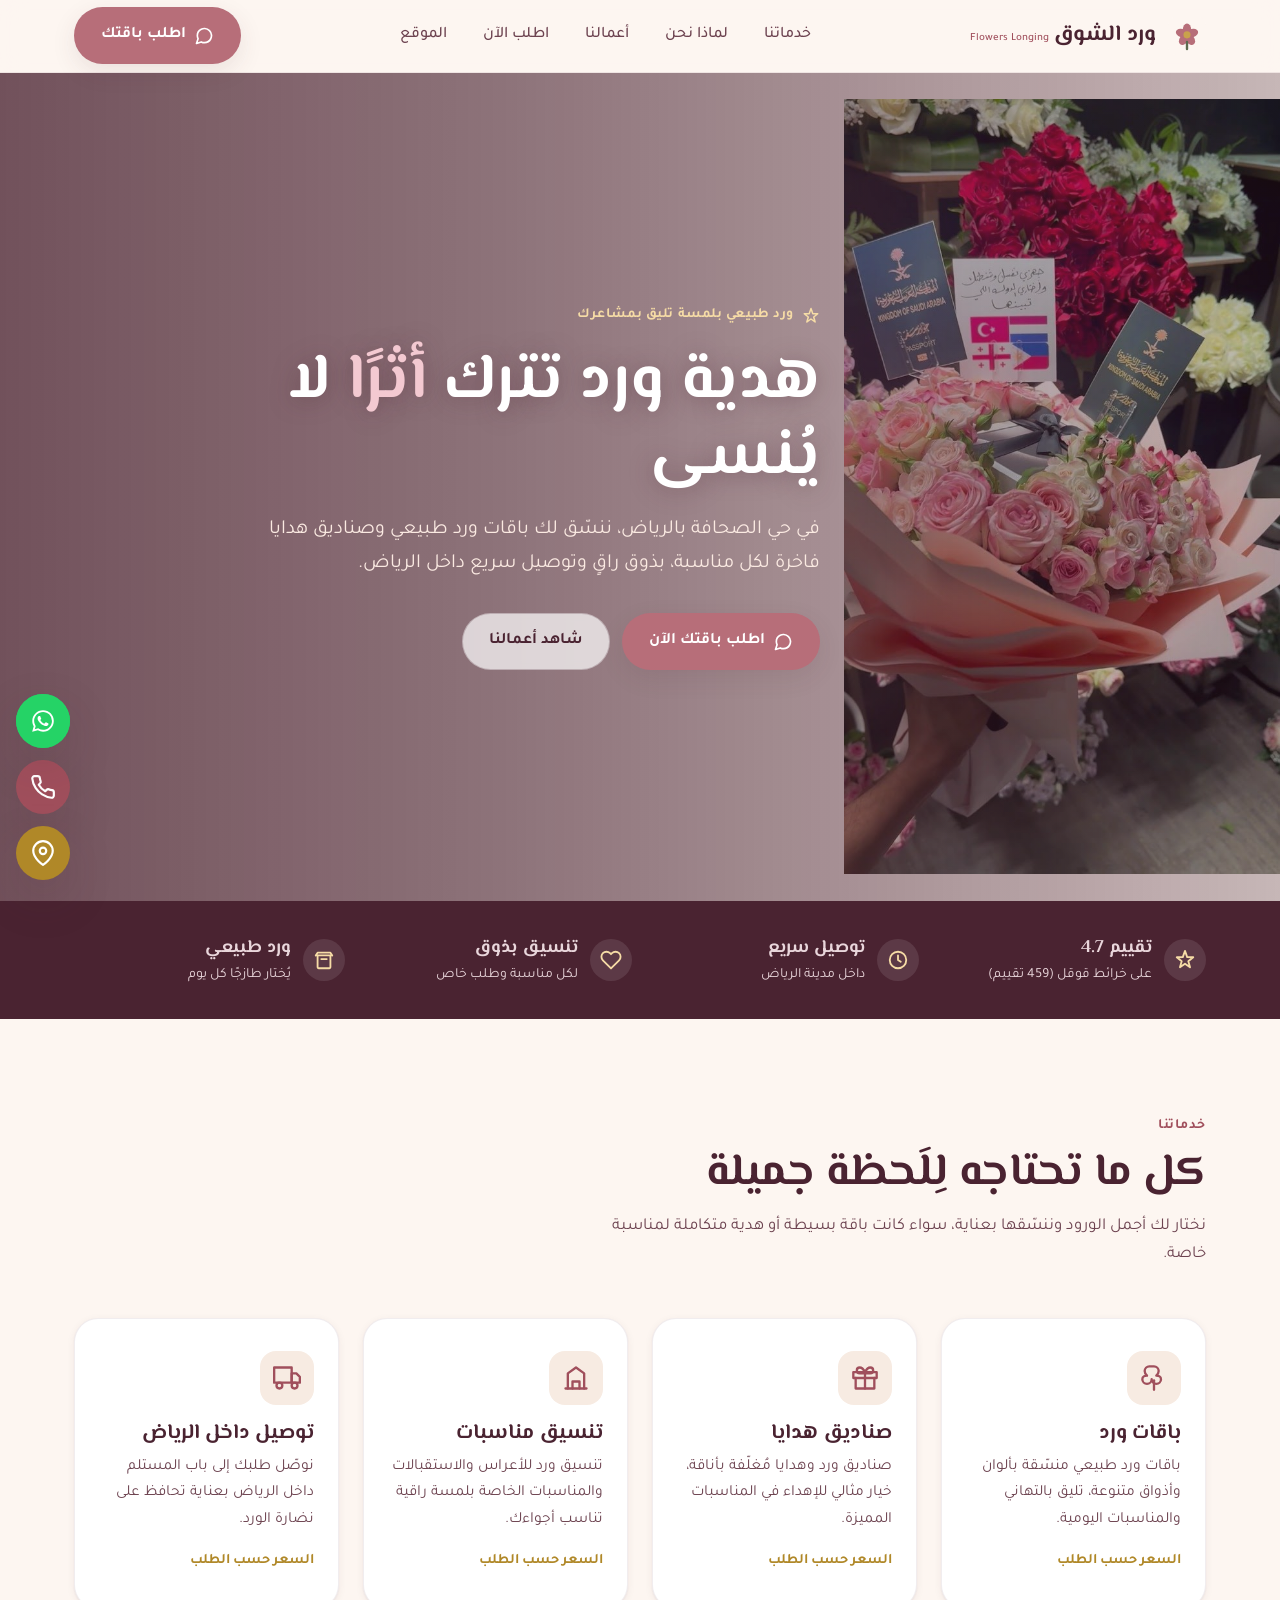
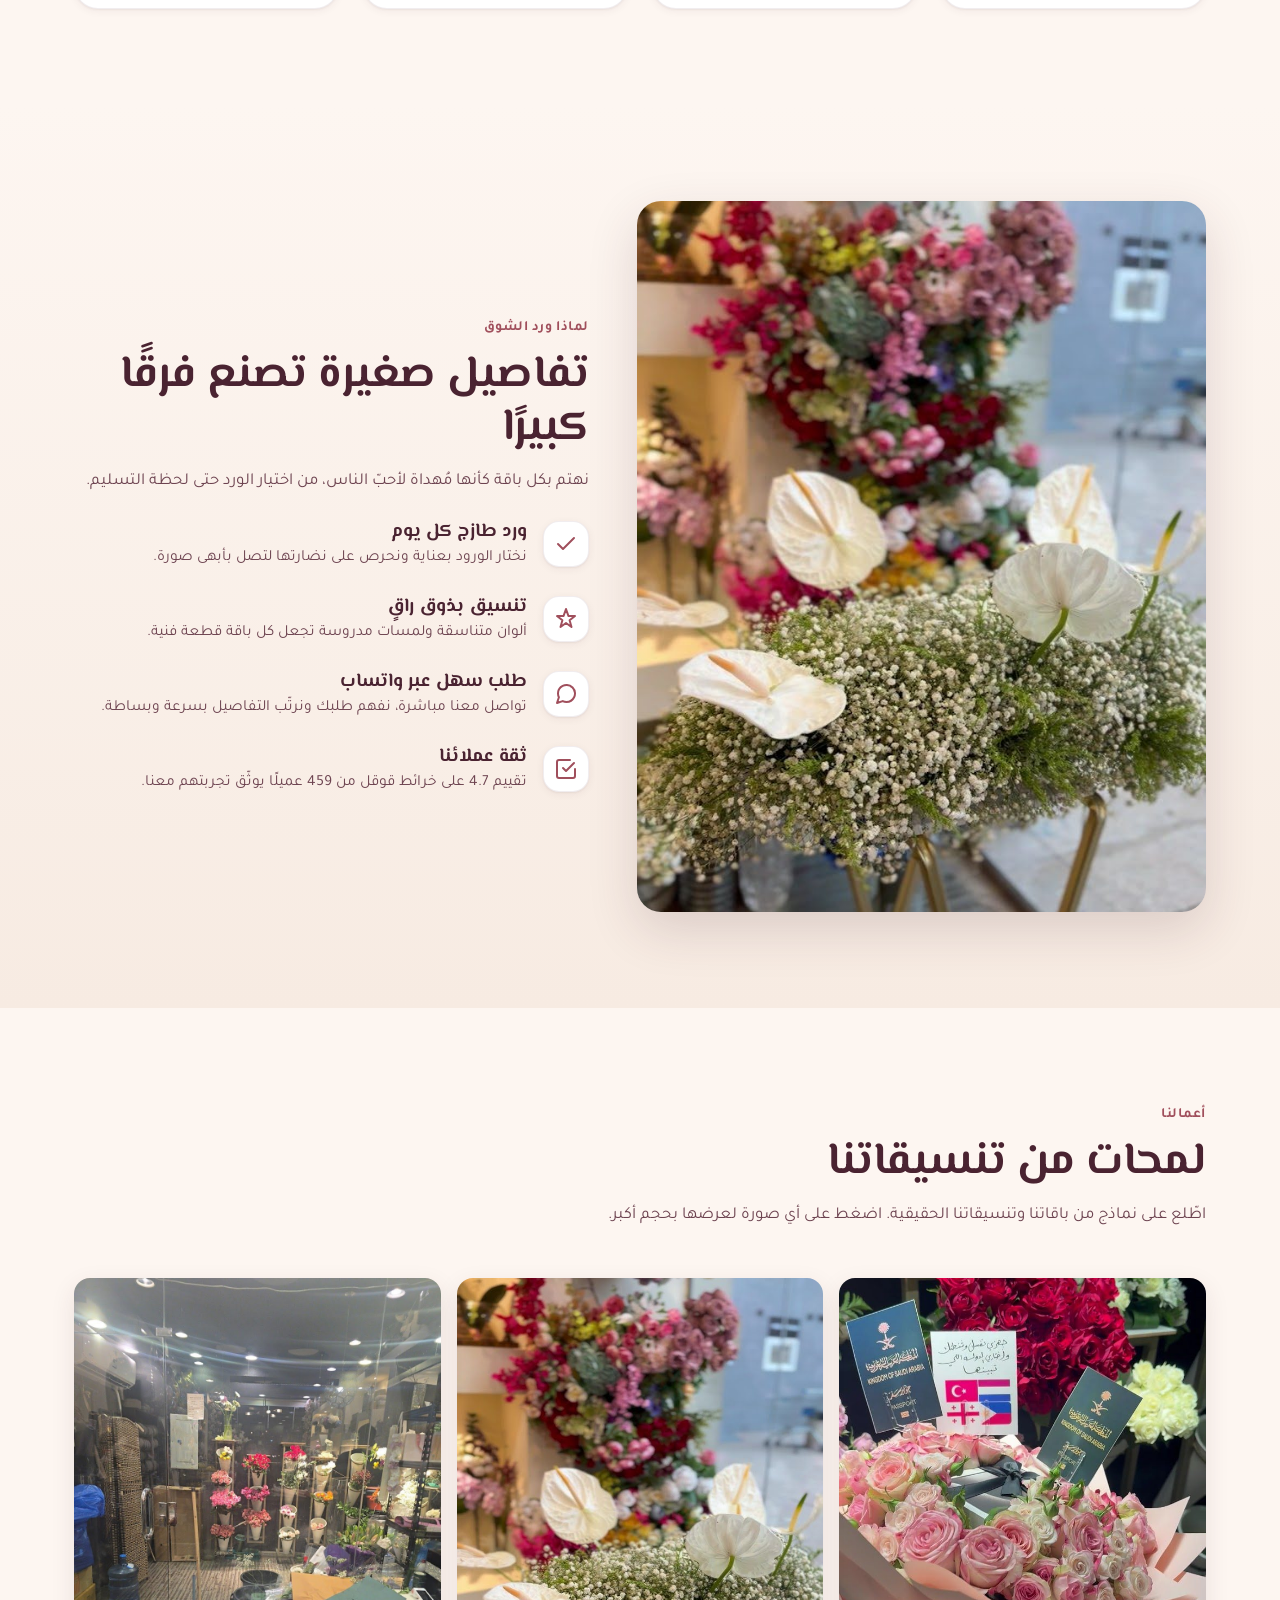
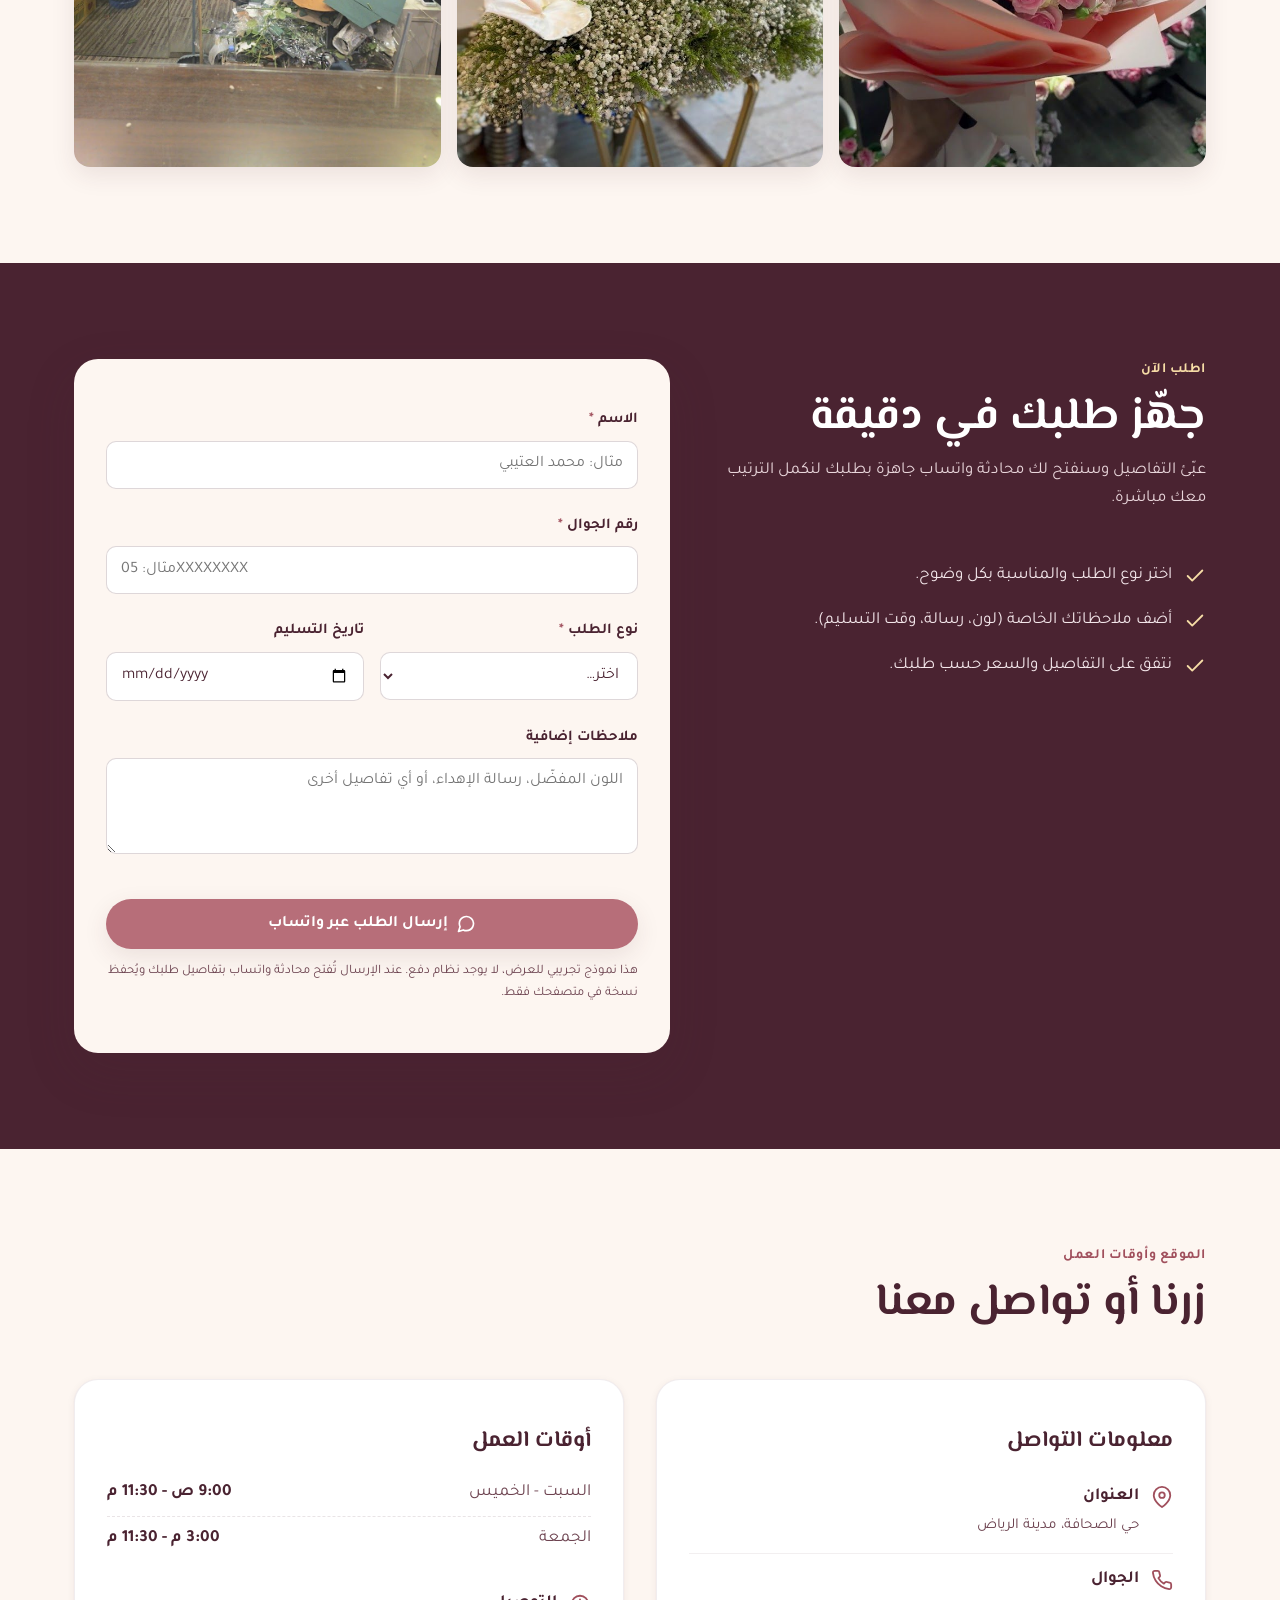
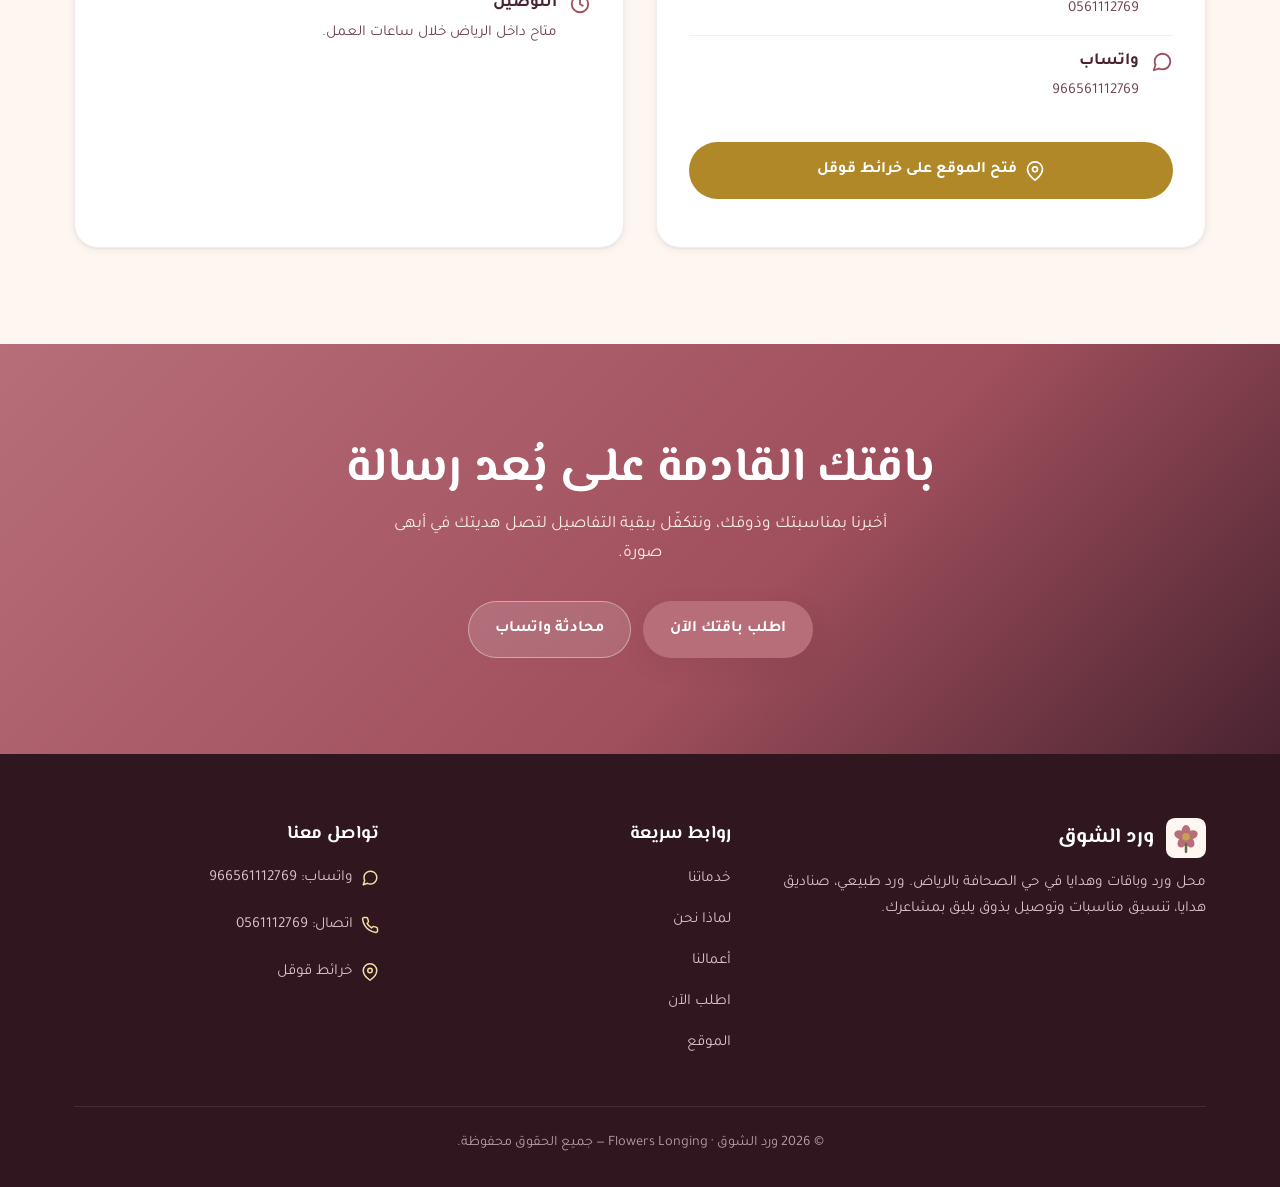
==== commit 7e4995cd: "Add cinematic + premium motion: Ken Burns hero (video-like), drifting light, scroll progress, magnet" ====
--- a/index.html
+++ b/index.html
@@ -24,6 +24,7 @@
   <link rel="preconnect" href="https://fonts.gstatic.com" crossorigin />
   <link href="https://fonts.googleapis.com/css2?family=El+Messiri:wght@500;600;700&family=Tajawal:wght@400;500;700&display=swap" rel="stylesheet" />
   <link rel="stylesheet" href="assets/css/style.css" />
+<link rel="stylesheet" href="assets/css/motion.css" />
 
   <script type="application/ld+json">
   {
@@ -445,5 +446,6 @@
   </div>
 
   <script src="assets/js/main.js"></script>
+<script src="assets/js/motion.js" defer></script>
 </body>
 </html>
--- a/assets/css/motion.css
+++ b/assets/css/motion.css
@@ -0,0 +1,36 @@
+/* flowers-longing — Premium + cinematic motion layer (additive, brand-tuned).
+   Loaded after style.css. Non-breaking; respects reduced-motion. */
+
+#mo-prog{position:fixed;top:0;inset-inline:0;height:3px;z-index:1200;transform-origin:right;transform:scaleX(0);pointer-events:none;will-change:transform;background:var(--rose);background:linear-gradient(90deg,var(--rose),color-mix(in srgb,var(--rose),#ffffff 45%));}
+
+/* ---- cinematic hero: slow Ken Burns + drifting light (video-like motion) ---- */
+.hero-media{position:relative;overflow:hidden;}
+.hero-media img{animation:mo-kenburns 26s ease-in-out infinite alternate;will-change:transform;}
+@keyframes mo-kenburns{0%{transform:scale(1.06) translate(0,0)}100%{transform:scale(1.17) translate(-1.6%,-1.3%)}}
+.hero-media::after{content:"";position:absolute;inset:0;z-index:2;pointer-events:none;mix-blend-mode:soft-light;background:radial-gradient(60% 50% at 28% 18%,rgba(255,255,255,.18),transparent 62%);animation:mo-glow 11s ease-in-out infinite alternate;}
+@keyframes mo-glow{0%{transform:translate(0,0)}100%{transform:translate(9%,7%)}}
+
+/* ---- primary button: arrow + lift (magnetic via JS) ---- */
+.btn-primary, .btn--primary{position:relative;will-change:transform;transition:transform .3s var(--ease-out),box-shadow .3s var(--ease-out),background .3s;}
+.btn-primary::after, .btn--primary::after{content:"\2190";display:inline-block;margin-inline-start:8px;transition:transform .35s var(--ease-out);}
+.btn-primary:hover, .btn--primary:hover{transform:translateY(-3px);box-shadow:0 16px 32px -14px rgba(0,0,0,.28);}
+.btn-primary:hover::after, .btn--primary:hover::after{transform:translateX(-6px);}
+.btn-ghost:hover,.btn--ghost:hover,.btn-ghost-light:hover{transform:translateY(-3px);}
+
+/* ---- product / gallery / service cards: accent top-line draw + lift ---- */
+.card, .svc-card, .gal-card, .gcard, .scard{position:relative;overflow:hidden;transition:transform .4s var(--ease-out),box-shadow .4s var(--ease-out);}
+.card::before, .svc-card::before, .gal-card::before, .gcard::before, .scard::before{content:"";position:absolute;top:0;inset-inline:0;height:3px;background:var(--rose);transform:scaleX(0);transform-origin:right;transition:transform .45s var(--ease-out);}
+.card:hover, .svc-card:hover, .gal-card:hover, .gcard:hover, .scard:hover{transform:translateY(-5px);}
+.card:hover::before, .svc-card:hover::before, .gal-card:hover::before, .gcard:hover::before, .scard:hover::before{transform:scaleX(1);}
+
+/* ---- enhance existing WhatsApp FAB with pulse halo ---- */
+.fab-wa{position:relative;}
+.fab-wa::before{content:"";position:absolute;inset:0;border-radius:inherit;background:#25D366;z-index:-1;animation:mo-pulse 2.4s ease-out infinite;}
+@keyframes mo-pulse{0%{transform:scale(1);opacity:.5}70%,100%{transform:scale(1.85);opacity:0}}
+
+@media (prefers-reduced-motion:reduce){
+  #mo-prog{display:none;}
+  .hero-media img{animation:none;}
+  .hero-media::after{animation:none;display:none;}
+  .fab-wa::before{animation:none;}
+}
